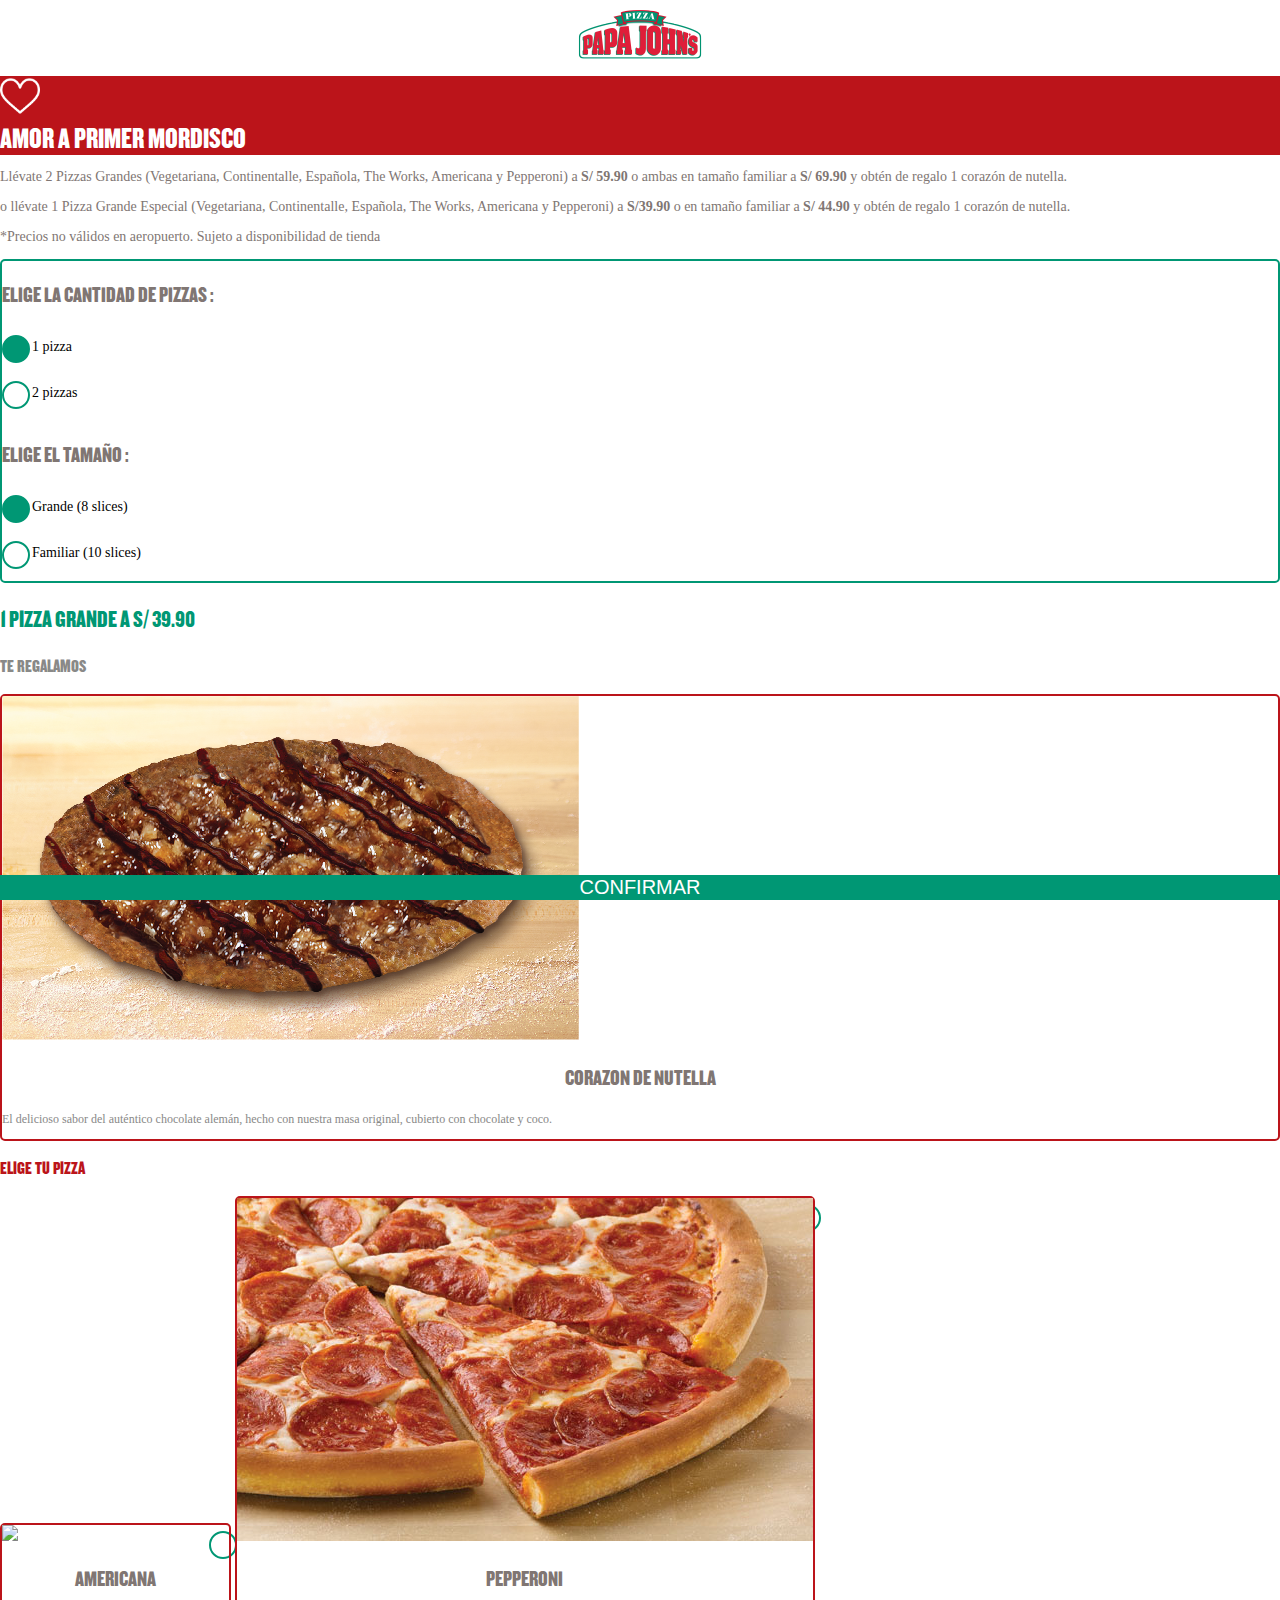
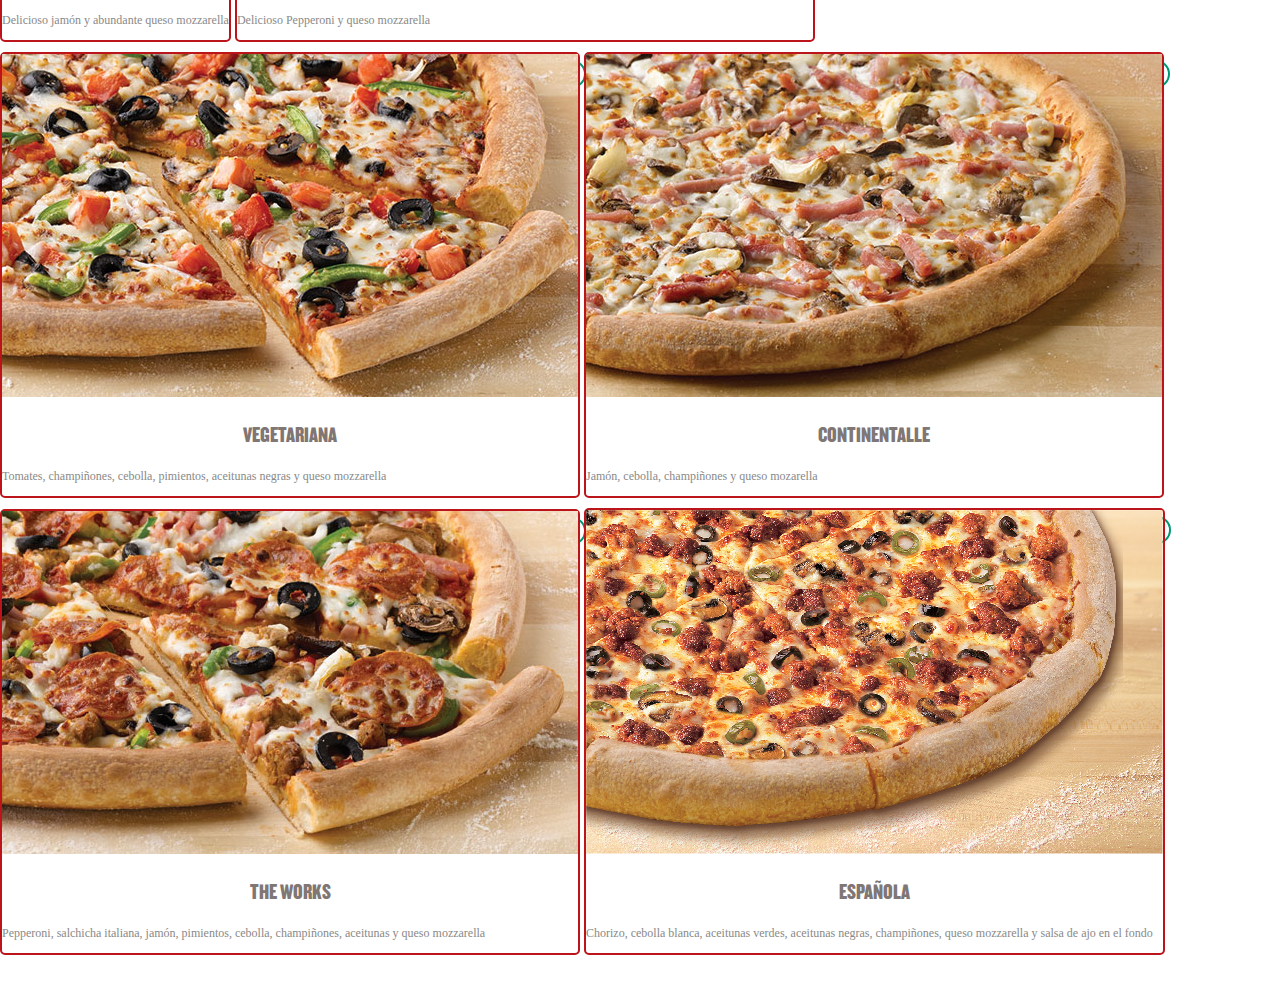
==== src/index.html @ c99a866e "cambios texto regalo" ====
<!DOCTYPE html>
<html lang="en">

<head>
  <meta charset="UTF-8">
  <meta name="viewport" content="width=device-width, initial-scale=1.0">
  <meta http-equiv="X-UA-Compatible" content="ie=edge">
  <link rel="stylesheet" href="https://stackpath.bootstrapcdn.com/bootstrap/4.1.3/css/bootstrap.min.css" integrity="sha384-MCw98/SFnGE8fJT3GXwEOngsV7Zt27NXFoaoApmYm81iuXoPkFOJwJ8ERdknLPMO"
    crossorigin="anonymous">
  <link rel="stylesheet" href="assets/icons/fontawesome/css/all.min.css">
  <link rel="stylesheet" href="css/main.css">
  <title>Amor a primer mordisco</title>
</head>

<body>
  <header>
    <div class="headerbox">
      <img class="headerbox__image" src="assets/images/logo.png" alt="logo">
    </div>
  </header>
  <section id="promo-principal-section">
    <div class="container">
      <div class="promo-principal-section__title p-2">
        <div class="row">
          <div class="col-2">
            <img class="promo-principal-section__image" src="assets/images/como.png" alt="love-icon">
          </div>
          <div class="col-10">Amor a primer mordisco</div>
        </div>
      </div>
      <div class="text-center p-3 promo-principal-section__detail">
        <p class="mb-0">Llévate 2 Pizzas Grandes (Vegetariana, Continentalle, Española, The Works, Americana y
          Pepperoni) a
          <span class="promo-principal-section__detail--bold">S/ 59.90</span> o ambas en tamaño familiar a
          <span class="promo-principal-section__detail--bold">S/ 69.90 </span> y obtén de regalo 1 corazón de nutella.</p>
        <p class="mb-0">o llévate 1 Pizza Grande Especial (Vegetariana, Continentalle, Española, The Works, Americana y
          Pepperoni) a
          <span class="promo-principal-section__detail--bold">S/39.90</span> o en tamaño familiar a
          <span class="promo-principal-section__detail--bold">S/ 44.90</span> y obtén de regalo 1 corazón de nutella.

        </p>
        <p class="mb-0">*Precios no válidos en aeropuerto. Sujeto a disponibilidad de tienda</p>
      </div>
      <div>
        <div class="box-size__border">
          <div>
            <p class="box-size__border__name  pl-3 pt-2 mb-0">Elige la cantidad de pizzas :</p>
            <div>
              <form id=radiotipo5 class="container">
                <div class="row">
                  <div class="col-6 pr-0 pl-2">
                    <input type="radio" name="count" value="1" checked="checked" id="rb1count" />
                    <label for="rb1count" class="pizza-count">1 pizza</label>
                  </div>
                  <div class="col-6 pl-0">
                    <input type="radio" name="count" value="2" id="rb2promocount" />
                    <label for="rb2promocount" class="pizza-count">2 pizzas</label>
                  </div>
                </div>
              </form>
            </div>
          </div>
          <p class="box-size__border__name pl-3 pt-2 mb-0">Elige el Tamaño :</p>
          <div>
            <form id=radiotipo6 class=" container">
              <div class="row">
                <div class="col-6 pr-0 pl-2">
                  <input type="radio" name="tipo" value="Grande" checked="checked" id="rb1size" />
                  <label for="rb1size" class="pizza-count">Grande (8 slices) </label>
                </div>
                <div class="col-6 pl-0 pr-0">
                  <input type="radio" name="tipo" value="Familiar" id="rb2size" />
                  <label for="rb2size" class="pizza-count">Familiar (10 slices)</label>
                </div>
              </div>
            </form>
          </div>
        </div>
      </div>
    </div>

    <div class=" container pizza">
      <div class="text-center mt-3">
        <p class="mb-0 title-promo-select font--title">1 pizza grande a S/ 39.90</p>
      </div>
      <div class="text-center ">
        <p class="title--grettings font--title mb-0">Te regalamos</p>
      </div>
      <div class="p-3">
        <div class="row pizza__border p-2">
          <div class="col-6 m-auto pl-2 pr-2">
            <img class="img-fluid" src="assets/images/postres/German-Chocolate-Pie.png">
          </div>
          <div class="col-6">
            <p class="mb-0 pizza__name text-center">
              Corazon de nutella</p>
            <p class="pizza__name--font text-center mb-1">El delicioso sabor del auténtico chocolate alemán, hecho con
              nuestra masa original, cubierto con chocolate y coco.</p>
          </div>
        </div>
      </div>
      <div class="text-center">
        <p class="font--title title--select-two mb-0">Elige tu pizza</p>
      </div>

      <!-- Pizzas Grandes -->
      <div class="container pt-3">

        <form id=radiotipo4 class=" text-center">
          <input type="radio" name="tipo" value="Americana" id="rbamericana" class="text-right" />
          <label class="pizza-box-radio" for="rbamericana">
            <div class="row pizza__border--desactive border-preview p-1" id="border-1-americana">
              <div class="col-6 m-auto pl-2 pt-2 pb-2 pr-0">
                <img class="img-fluid" src="assets/images/pizzas/americana.png">
              </div>
              <div class="col-6 m-auto">
                <p class="mb-0 pizza__name text-center">Americana </p>
                <p class="pizza__name--font text-center mb-0">Delicioso jamón y abundante queso mozzarella</p>

              </div>

            </div>
          </label>
          <input type="radio" name="tipo" value="Pepperoni" id="rbpepperoni" class="text-right" />
          <label class="pizza-box-radio" for="rbpepperoni">
            <div class="row pizza__border--desactive border-preview p-1 " id="border-1-pepperoni">
              <div class="col-6 m-auto pl-2 pt-2 pb-2 pr-0">
                <img class="img-fluid" src="assets/images/pizzas/pepperoni.jpg">
              </div>
              <div class="col-6 m-auto">
                <p class="mb-0 pizza__name text-center">Pepperoni</p>
                <p class="pizza__name--font text-center mb-0">Delicioso Pepperoni y queso mozzarella</p>


              </div>

            </div>
          </label>

          <input type="radio" name="tipo" value="Vegetariana" id="rbvegetariana" class="text-right" />
          <label class="pizza-box-radio" for="rbvegetariana">
            <div class="row pizza__border--desactive border-preview p-1 " id="border-1-vegetariana">
              <div class="col-6 m-auto pl-2 pt-2 pb-2 pr-0">
                <img class="img-fluid" src="assets/images/pizzas/vegetariana.jpg">
              </div>
              <div class="col-6 m-auto">
                <p class="mb-0 pizza__name text-center">Vegetariana</p>
                <p class="pizza__name--font text-center mb-0">Tomates, champiñones, cebolla, pimientos, aceitunas
                  negras y queso mozzarella</p>

              </div>
            </div>
          </label>

          <input type="radio" name="tipo" value="continentalle" id="rbcontinentale" class="text-right" />
          <label class="pizza-box-radio" for="rbcontinentale">
            <div class="row pizza__border--desactive border-preview p-1" id="border-1-continentalle">
              <div class="col-6 m-auto pl-2 pt-2 pb-2 pr-0">
                <img class="img-fluid" src="assets/images/pizzas/continentalle.jpg">
              </div>
              <div class="col-6 m-auto">
                <p class="mb-0 pizza__name text-center pizza__name--position">Continentalle</p>
                <p class="pizza__name--font text-center mb-0">Jamón, cebolla, champiñones y queso mozarella</p>

              </div>
            </div>
          </label>

          <input type="radio" name="tipo" value="The Works" id="rbtheworks" class="text-right" />
          <label class="pizza-box-radio" for="rbtheworks">
            <div class="row pizza__border--desactive border-preview p-1 mb-2" id="border-1-theworks">
              <div class="col-6 m-auto pl-2 pt-2 pb-2 pr-0">
                <img class="img-fluid" src="assets/images/pizzas/the-works.jpg">
              </div>
              <div class="col-6 m-auto">
                <p class="mb-0 pizza__name text-center">The Works</p>
                <p class="pizza__name--font text-center mb-0">Pepperoni, salchicha italiana, jamón, pimientos, cebolla,
                  champiñones,
                  aceitunas y queso mozzarella</p>


              </div>
            </div>
          </label>
          <input type="radio" name="tipo" value="Española" id="rbespañola" class="text-right" />
          <label class="pizza-box-radio" for="rbespañola">
            <div class="row pizza__border--desactive border-preview p-1 mb-2" id="border-1-española">
              <div class="col-6 m-auto pl-2 pt-2 pb-2 pr-0">
                <img class="img-fluid" src="assets/images/pizzas/española.png">
              </div>
              <div class="col-6 m-auto">
                <p class="mb-0 pizza__name text-center">Española</p>
                <p class="pizza__name--font text-center mb-0">Chorizo, cebolla blanca, aceitunas verdes, aceitunas
                  negras, champiñones, queso mozzarella y salsa de ajo en el fondo</p>


              </div>
            </div>
          </label>
        </form>
      </div>

    </div>



  </section>
  <footer class="confirm">
    <div>
      <button class="p-2 text-center confirm__btn-confirm-pizza  confirm__btn-confirm-pizza--promo2">Confirmar</button>
    </div>
  </footer>

</body>

</html>
---- src/assets/icons/fontawesome/css/all.min.css ----
/*!
 * Font Awesome Free 5.3.1 by @fontawesome - https://fontawesome.com
 * License - https://fontawesome.com/license/free (Icons: CC BY 4.0, Fonts: SIL OFL 1.1, Code: MIT License)
 */
.fa,.fab,.fal,.far,.fas{-moz-osx-font-smoothing:grayscale;-webkit-font-smoothing:antialiased;display:inline-block;font-style:normal;font-variant:normal;text-rendering:auto;line-height:1}.fa-lg{font-size:1.33333em;line-height:.75em;vertical-align:-.0667em}.fa-xs{font-size:.75em}.fa-sm{font-size:.875em}.fa-1x{font-size:1em}.fa-2x{font-size:2em}.fa-3x{font-size:3em}.fa-4x{font-size:4em}.fa-5x{font-size:5em}.fa-6x{font-size:6em}.fa-7x{font-size:7em}.fa-8x{font-size:8em}.fa-9x{font-size:9em}.fa-10x{font-size:10em}.fa-fw{text-align:center;width:1.25em}.fa-ul{list-style-type:none;margin-left:2.5em;padding-left:0}.fa-ul>li{position:relative}.fa-li{left:-2em;position:absolute;text-align:center;width:2em;line-height:inherit}.fa-border{border:.08em solid #eee;border-radius:.1em;padding:.2em .25em .15em}.fa-pull-left{float:left}.fa-pull-right{float:right}.fa.fa-pull-left,.fab.fa-pull-left,.fal.fa-pull-left,.far.fa-pull-left,.fas.fa-pull-left{margin-right:.3em}.fa.fa-pull-right,.fab.fa-pull-right,.fal.fa-pull-right,.far.fa-pull-right,.fas.fa-pull-right{margin-left:.3em}.fa-spin{animation:fa-spin 2s infinite linear}.fa-pulse{animation:fa-spin 1s infinite steps(8)}@keyframes fa-spin{0%{transform:rotate(0deg)}to{transform:rotate(1turn)}}.fa-rotate-90{-ms-filter:"progid:DXImageTransform.Microsoft.BasicImage(rotation=1)";transform:rotate(90deg)}.fa-rotate-180{-ms-filter:"progid:DXImageTransform.Microsoft.BasicImage(rotation=2)";transform:rotate(180deg)}.fa-rotate-270{-ms-filter:"progid:DXImageTransform.Microsoft.BasicImage(rotation=3)";transform:rotate(270deg)}.fa-flip-horizontal{-ms-filter:"progid:DXImageTransform.Microsoft.BasicImage(rotation=0, mirror=1)";transform:scaleX(-1)}.fa-flip-vertical{transform:scaleY(-1)}.fa-flip-horizontal.fa-flip-vertical,.fa-flip-vertical{-ms-filter:"progid:DXImageTransform.Microsoft.BasicImage(rotation=2, mirror=1)"}.fa-flip-horizontal.fa-flip-vertical{transform:scale(-1)}:root .fa-flip-horizontal,:root .fa-flip-vertical,:root .fa-rotate-90,:root .fa-rotate-180,:root .fa-rotate-270{-webkit-filter:none;filter:none}.fa-stack{display:inline-block;height:2em;line-height:2em;position:relative;vertical-align:middle;width:2em}.fa-stack-1x,.fa-stack-2x{left:0;position:absolute;text-align:center;width:100%}.fa-stack-1x{line-height:inherit}.fa-stack-2x{font-size:2em}.fa-inverse{color:#fff}.fa-500px:before{content:"\f26e"}.fa-accessible-icon:before{content:"\f368"}.fa-accusoft:before{content:"\f369"}.fa-ad:before{content:"\f641"}.fa-address-book:before{content:"\f2b9"}.fa-address-card:before{content:"\f2bb"}.fa-adjust:before{content:"\f042"}.fa-adn:before{content:"\f170"}.fa-adversal:before{content:"\f36a"}.fa-affiliatetheme:before{content:"\f36b"}.fa-air-freshener:before{content:"\f5d0"}.fa-algolia:before{content:"\f36c"}.fa-align-center:before{content:"\f037"}.fa-align-justify:before{content:"\f039"}.fa-align-left:before{content:"\f036"}.fa-align-right:before{content:"\f038"}.fa-alipay:before{content:"\f642"}.fa-allergies:before{content:"\f461"}.fa-amazon:before{content:"\f270"}.fa-amazon-pay:before{content:"\f42c"}.fa-ambulance:before{content:"\f0f9"}.fa-american-sign-language-interpreting:before{content:"\f2a3"}.fa-amilia:before{content:"\f36d"}.fa-anchor:before{content:"\f13d"}.fa-android:before{content:"\f17b"}.fa-angellist:before{content:"\f209"}.fa-angle-double-down:before{content:"\f103"}.fa-angle-double-left:before{content:"\f100"}.fa-angle-double-right:before{content:"\f101"}.fa-angle-double-up:before{content:"\f102"}.fa-angle-down:before{content:"\f107"}.fa-angle-left:before{content:"\f104"}.fa-angle-right:before{content:"\f105"}.fa-angle-up:before{content:"\f106"}.fa-angry:before{content:"\f556"}.fa-angrycreative:before{content:"\f36e"}.fa-angular:before{content:"\f420"}.fa-ankh:before{content:"\f644"}.fa-app-store:before{content:"\f36f"}.fa-app-store-ios:before{content:"\f370"}.fa-apper:before{content:"\f371"}.fa-apple:before{content:"\f179"}.fa-apple-alt:before{content:"\f5d1"}.fa-apple-pay:before{content:"\f415"}.fa-archive:before{content:"\f187"}.fa-archway:before{content:"\f557"}.fa-arrow-alt-circle-down:before{content:"\f358"}.fa-arrow-alt-circle-left:before{content:"\f359"}.fa-arrow-alt-circle-right:before{content:"\f35a"}.fa-arrow-alt-circle-up:before{content:"\f35b"}.fa-arrow-circle-down:before{content:"\f0ab"}.fa-arrow-circle-left:before{content:"\f0a8"}.fa-arrow-circle-right:before{content:"\f0a9"}.fa-arrow-circle-up:before{content:"\f0aa"}.fa-arrow-down:before{content:"\f063"}.fa-arrow-left:before{content:"\f060"}.fa-arrow-right:before{content:"\f061"}.fa-arrow-up:before{content:"\f062"}.fa-arrows-alt:before{content:"\f0b2"}.fa-arrows-alt-h:before{content:"\f337"}.fa-arrows-alt-v:before{content:"\f338"}.fa-assistive-listening-systems:before{content:"\f2a2"}.fa-asterisk:before{content:"\f069"}.fa-asymmetrik:before{content:"\f372"}.fa-at:before{content:"\f1fa"}.fa-atlas:before{content:"\f558"}.fa-atom:before{content:"\f5d2"}.fa-audible:before{content:"\f373"}.fa-audio-description:before{content:"\f29e"}.fa-autoprefixer:before{content:"\f41c"}.fa-avianex:before{content:"\f374"}.fa-aviato:before{content:"\f421"}.fa-award:before{content:"\f559"}.fa-aws:before{content:"\f375"}.fa-backspace:before{content:"\f55a"}.fa-backward:before{content:"\f04a"}.fa-balance-scale:before{content:"\f24e"}.fa-ban:before{content:"\f05e"}.fa-band-aid:before{content:"\f462"}.fa-bandcamp:before{content:"\f2d5"}.fa-barcode:before{content:"\f02a"}.fa-bars:before{content:"\f0c9"}.fa-baseball-ball:before{content:"\f433"}.fa-basketball-ball:before{content:"\f434"}.fa-bath:before{content:"\f2cd"}.fa-battery-empty:before{content:"\f244"}.fa-battery-full:before{content:"\f240"}.fa-battery-half:before{content:"\f242"}.fa-battery-quarter:before{content:"\f243"}.fa-battery-three-quarters:before{content:"\f241"}.fa-bed:before{content:"\f236"}.fa-beer:before{content:"\f0fc"}.fa-behance:before{content:"\f1b4"}.fa-behance-square:before{content:"\f1b5"}.fa-bell:before{content:"\f0f3"}.fa-bell-slash:before{content:"\f1f6"}.fa-bezier-curve:before{content:"\f55b"}.fa-bible:before{content:"\f647"}.fa-bicycle:before{content:"\f206"}.fa-bimobject:before{content:"\f378"}.fa-binoculars:before{content:"\f1e5"}.fa-birthday-cake:before{content:"\f1fd"}.fa-bitbucket:before{content:"\f171"}.fa-bitcoin:before{content:"\f379"}.fa-bity:before{content:"\f37a"}.fa-black-tie:before{content:"\f27e"}.fa-blackberry:before{content:"\f37b"}.fa-blender:before{content:"\f517"}.fa-blind:before{content:"\f29d"}.fa-blogger:before{content:"\f37c"}.fa-blogger-b:before{content:"\f37d"}.fa-bluetooth:before{content:"\f293"}.fa-bluetooth-b:before{content:"\f294"}.fa-bold:before{content:"\f032"}.fa-bolt:before{content:"\f0e7"}.fa-bomb:before{content:"\f1e2"}.fa-bone:before{content:"\f5d7"}.fa-bong:before{content:"\f55c"}.fa-book:before{content:"\f02d"}.fa-book-open:before{content:"\f518"}.fa-book-reader:before{content:"\f5da"}.fa-bookmark:before{content:"\f02e"}.fa-bowling-ball:before{content:"\f436"}.fa-box:before{content:"\f466"}.fa-box-open:before{content:"\f49e"}.fa-boxes:before{content:"\f468"}.fa-braille:before{content:"\f2a1"}.fa-brain:before{content:"\f5dc"}.fa-briefcase:before{content:"\f0b1"}.fa-briefcase-medical:before{content:"\f469"}.fa-broadcast-tower:before{content:"\f519"}.fa-broom:before{content:"\f51a"}.fa-brush:before{content:"\f55d"}.fa-btc:before{content:"\f15a"}.fa-bug:before{content:"\f188"}.fa-building:before{content:"\f1ad"}.fa-bullhorn:before{content:"\f0a1"}.fa-bullseye:before{content:"\f140"}.fa-burn:before{content:"\f46a"}.fa-buromobelexperte:before{content:"\f37f"}.fa-bus:before{content:"\f207"}.fa-bus-alt:before{content:"\f55e"}.fa-business-time:before{content:"\f64a"}.fa-buysellads:before{content:"\f20d"}.fa-calculator:before{content:"\f1ec"}.fa-calendar:before{content:"\f133"}.fa-calendar-alt:before{content:"\f073"}.fa-calendar-check:before{content:"\f274"}.fa-calendar-minus:before{content:"\f272"}.fa-calendar-plus:before{content:"\f271"}.fa-calendar-times:before{content:"\f273"}.fa-camera:before{content:"\f030"}.fa-camera-retro:before{content:"\f083"}.fa-cannabis:before{content:"\f55f"}.fa-capsules:before{content:"\f46b"}.fa-car:before{content:"\f1b9"}.fa-car-alt:before{content:"\f5de"}.fa-car-battery:before{content:"\f5df"}.fa-car-crash:before{content:"\f5e1"}.fa-car-side:before{content:"\f5e4"}.fa-caret-down:before{content:"\f0d7"}.fa-caret-left:before{content:"\f0d9"}.fa-caret-right:before{content:"\f0da"}.fa-caret-square-down:before{content:"\f150"}.fa-caret-square-left:before{content:"\f191"}.fa-caret-square-right:before{content:"\f152"}.fa-caret-square-up:before{content:"\f151"}.fa-caret-up:before{content:"\f0d8"}.fa-cart-arrow-down:before{content:"\f218"}.fa-cart-plus:before{content:"\f217"}.fa-cc-amazon-pay:before{content:"\f42d"}.fa-cc-amex:before{content:"\f1f3"}.fa-cc-apple-pay:before{content:"\f416"}.fa-cc-diners-club:before{content:"\f24c"}.fa-cc-discover:before{content:"\f1f2"}.fa-cc-jcb:before{content:"\f24b"}.fa-cc-mastercard:before{content:"\f1f1"}.fa-cc-paypal:before{content:"\f1f4"}.fa-cc-stripe:before{content:"\f1f5"}.fa-cc-visa:before{content:"\f1f0"}.fa-centercode:before{content:"\f380"}.fa-certificate:before{content:"\f0a3"}.fa-chalkboard:before{content:"\f51b"}.fa-chalkboard-teacher:before{content:"\f51c"}.fa-charging-station:before{content:"\f5e7"}.fa-chart-area:before{content:"\f1fe"}.fa-chart-bar:before{content:"\f080"}.fa-chart-line:before{content:"\f201"}.fa-chart-pie:before{content:"\f200"}.fa-check:before{content:"\f00c"}.fa-check-circle:before{content:"\f058"}.fa-check-double:before{content:"\f560"}.fa-check-square:before{content:"\f14a"}.fa-chess:before{content:"\f439"}.fa-chess-bishop:before{content:"\f43a"}.fa-chess-board:before{content:"\f43c"}.fa-chess-king:before{content:"\f43f"}.fa-chess-knight:before{content:"\f441"}.fa-chess-pawn:before{content:"\f443"}.fa-chess-queen:before{content:"\f445"}.fa-chess-rook:before{content:"\f447"}.fa-chevron-circle-down:before{content:"\f13a"}.fa-chevron-circle-left:before{content:"\f137"}.fa-chevron-circle-right:before{content:"\f138"}.fa-chevron-circle-up:before{content:"\f139"}.fa-chevron-down:before{content:"\f078"}.fa-chevron-left:before{content:"\f053"}.fa-chevron-right:before{content:"\f054"}.fa-chevron-up:before{content:"\f077"}.fa-child:before{content:"\f1ae"}.fa-chrome:before{content:"\f268"}.fa-church:before{content:"\f51d"}.fa-circle:before{content:"\f111"}.fa-circle-notch:before{content:"\f1ce"}.fa-city:before{content:"\f64f"}.fa-clipboard:before{content:"\f328"}.fa-clipboard-check:before{content:"\f46c"}.fa-clipboard-list:before{content:"\f46d"}.fa-clock:before{content:"\f017"}.fa-clone:before{content:"\f24d"}.fa-closed-captioning:before{content:"\f20a"}.fa-cloud:before{content:"\f0c2"}.fa-cloud-download-alt:before{content:"\f381"}.fa-cloud-upload-alt:before{content:"\f382"}.fa-cloudscale:before{content:"\f383"}.fa-cloudsmith:before{content:"\f384"}.fa-cloudversify:before{content:"\f385"}.fa-cocktail:before{content:"\f561"}.fa-code:before{content:"\f121"}.fa-code-branch:before{content:"\f126"}.fa-codepen:before{content:"\f1cb"}.fa-codiepie:before{content:"\f284"}.fa-coffee:before{content:"\f0f4"}.fa-cog:before{content:"\f013"}.fa-cogs:before{content:"\f085"}.fa-coins:before{content:"\f51e"}.fa-columns:before{content:"\f0db"}.fa-comment:before{content:"\f075"}.fa-comment-alt:before{content:"\f27a"}.fa-comment-dollar:before{content:"\f651"}.fa-comment-dots:before{content:"\f4ad"}.fa-comment-slash:before{content:"\f4b3"}.fa-comments:before{content:"\f086"}.fa-comments-dollar:before{content:"\f653"}.fa-compact-disc:before{content:"\f51f"}.fa-compass:before{content:"\f14e"}.fa-compress:before{content:"\f066"}.fa-concierge-bell:before{content:"\f562"}.fa-connectdevelop:before{content:"\f20e"}.fa-contao:before{content:"\f26d"}.fa-cookie:before{content:"\f563"}.fa-cookie-bite:before{content:"\f564"}.fa-copy:before{content:"\f0c5"}.fa-copyright:before{content:"\f1f9"}.fa-couch:before{content:"\f4b8"}.fa-cpanel:before{content:"\f388"}.fa-creative-commons:before{content:"\f25e"}.fa-creative-commons-by:before{content:"\f4e7"}.fa-creative-commons-nc:before{content:"\f4e8"}.fa-creative-commons-nc-eu:before{content:"\f4e9"}.fa-creative-commons-nc-jp:before{content:"\f4ea"}.fa-creative-commons-nd:before{content:"\f4eb"}.fa-creative-commons-pd:before{content:"\f4ec"}.fa-creative-commons-pd-alt:before{content:"\f4ed"}.fa-creative-commons-remix:before{content:"\f4ee"}.fa-creative-commons-sa:before{content:"\f4ef"}.fa-creative-commons-sampling:before{content:"\f4f0"}.fa-creative-commons-sampling-plus:before{content:"\f4f1"}.fa-creative-commons-share:before{content:"\f4f2"}.fa-credit-card:before{content:"\f09d"}.fa-crop:before{content:"\f125"}.fa-crop-alt:before{content:"\f565"}.fa-cross:before{content:"\f654"}.fa-crosshairs:before{content:"\f05b"}.fa-crow:before{content:"\f520"}.fa-crown:before{content:"\f521"}.fa-css3:before{content:"\f13c"}.fa-css3-alt:before{content:"\f38b"}.fa-cube:before{content:"\f1b2"}.fa-cubes:before{content:"\f1b3"}.fa-cut:before{content:"\f0c4"}.fa-cuttlefish:before{content:"\f38c"}.fa-d-and-d:before{content:"\f38d"}.fa-dashcube:before{content:"\f210"}.fa-database:before{content:"\f1c0"}.fa-deaf:before{content:"\f2a4"}.fa-delicious:before{content:"\f1a5"}.fa-deploydog:before{content:"\f38e"}.fa-deskpro:before{content:"\f38f"}.fa-desktop:before{content:"\f108"}.fa-deviantart:before{content:"\f1bd"}.fa-dharmachakra:before{content:"\f655"}.fa-diagnoses:before{content:"\f470"}.fa-dice:before{content:"\f522"}.fa-dice-five:before{content:"\f523"}.fa-dice-four:before{content:"\f524"}.fa-dice-one:before{content:"\f525"}.fa-dice-six:before{content:"\f526"}.fa-dice-three:before{content:"\f527"}.fa-dice-two:before{content:"\f528"}.fa-digg:before{content:"\f1a6"}.fa-digital-ocean:before{content:"\f391"}.fa-digital-tachograph:before{content:"\f566"}.fa-directions:before{content:"\f5eb"}.fa-discord:before{content:"\f392"}.fa-discourse:before{content:"\f393"}.fa-divide:before{content:"\f529"}.fa-dizzy:before{content:"\f567"}.fa-dna:before{content:"\f471"}.fa-dochub:before{content:"\f394"}.fa-docker:before{content:"\f395"}.fa-dollar-sign:before{content:"\f155"}.fa-dolly:before{content:"\f472"}.fa-dolly-flatbed:before{content:"\f474"}.fa-donate:before{content:"\f4b9"}.fa-door-closed:before{content:"\f52a"}.fa-door-open:before{content:"\f52b"}.fa-dot-circle:before{content:"\f192"}.fa-dove:before{content:"\f4ba"}.fa-download:before{content:"\f019"}.fa-draft2digital:before{content:"\f396"}.fa-drafting-compass:before{content:"\f568"}.fa-draw-polygon:before{content:"\f5ee"}.fa-dribbble:before{content:"\f17d"}.fa-dribbble-square:before{content:"\f397"}.fa-dropbox:before{content:"\f16b"}.fa-drum:before{content:"\f569"}.fa-drum-steelpan:before{content:"\f56a"}.fa-drupal:before{content:"\f1a9"}.fa-dumbbell:before{content:"\f44b"}.fa-dyalog:before{content:"\f399"}.fa-earlybirds:before{content:"\f39a"}.fa-ebay:before{content:"\f4f4"}.fa-edge:before{content:"\f282"}.fa-edit:before{content:"\f044"}.fa-eject:before{content:"\f052"}.fa-elementor:before{content:"\f430"}.fa-ellipsis-h:before{content:"\f141"}.fa-ellipsis-v:before{content:"\f142"}.fa-ello:before{content:"\f5f1"}.fa-ember:before{content:"\f423"}.fa-empire:before{content:"\f1d1"}.fa-envelope:before{content:"\f0e0"}.fa-envelope-open:before{content:"\f2b6"}.fa-envelope-open-text:before{content:"\f658"}.fa-envelope-square:before{content:"\f199"}.fa-envira:before{content:"\f299"}.fa-equals:before{content:"\f52c"}.fa-eraser:before{content:"\f12d"}.fa-erlang:before{content:"\f39d"}.fa-ethereum:before{content:"\f42e"}.fa-etsy:before{content:"\f2d7"}.fa-euro-sign:before{content:"\f153"}.fa-exchange-alt:before{content:"\f362"}.fa-exclamation:before{content:"\f12a"}.fa-exclamation-circle:before{content:"\f06a"}.fa-exclamation-triangle:before{content:"\f071"}.fa-expand:before{content:"\f065"}.fa-expand-arrows-alt:before{content:"\f31e"}.fa-expeditedssl:before{content:"\f23e"}.fa-external-link-alt:before{content:"\f35d"}.fa-external-link-square-alt:before{content:"\f360"}.fa-eye:before{content:"\f06e"}.fa-eye-dropper:before{content:"\f1fb"}.fa-eye-slash:before{content:"\f070"}.fa-facebook:before{content:"\f09a"}.fa-facebook-f:before{content:"\f39e"}.fa-facebook-messenger:before{content:"\f39f"}.fa-facebook-square:before{content:"\f082"}.fa-fast-backward:before{content:"\f049"}.fa-fast-forward:before{content:"\f050"}.fa-fax:before{content:"\f1ac"}.fa-feather:before{content:"\f52d"}.fa-feather-alt:before{content:"\f56b"}.fa-female:before{content:"\f182"}.fa-fighter-jet:before{content:"\f0fb"}.fa-file:before{content:"\f15b"}.fa-file-alt:before{content:"\f15c"}.fa-file-archive:before{content:"\f1c6"}.fa-file-audio:before{content:"\f1c7"}.fa-file-code:before{content:"\f1c9"}.fa-file-contract:before{content:"\f56c"}.fa-file-download:before{content:"\f56d"}.fa-file-excel:before{content:"\f1c3"}.fa-file-export:before{content:"\f56e"}.fa-file-image:before{content:"\f1c5"}.fa-file-import:before{content:"\f56f"}.fa-file-invoice:before{content:"\f570"}.fa-file-invoice-dollar:before{content:"\f571"}.fa-file-medical:before{content:"\f477"}.fa-file-medical-alt:before{content:"\f478"}.fa-file-pdf:before{content:"\f1c1"}.fa-file-powerpoint:before{content:"\f1c4"}.fa-file-prescription:before{content:"\f572"}.fa-file-signature:before{content:"\f573"}.fa-file-upload:before{content:"\f574"}.fa-file-video:before{content:"\f1c8"}.fa-file-word:before{content:"\f1c2"}.fa-fill:before{content:"\f575"}.fa-fill-drip:before{content:"\f576"}.fa-film:before{content:"\f008"}.fa-filter:before{content:"\f0b0"}.fa-fingerprint:before{content:"\f577"}.fa-fire:before{content:"\f06d"}.fa-fire-extinguisher:before{content:"\f134"}.fa-firefox:before{content:"\f269"}.fa-first-aid:before{content:"\f479"}.fa-first-order:before{content:"\f2b0"}.fa-first-order-alt:before{content:"\f50a"}.fa-firstdraft:before{content:"\f3a1"}.fa-fish:before{content:"\f578"}.fa-flag:before{content:"\f024"}.fa-flag-checkered:before{content:"\f11e"}.fa-flask:before{content:"\f0c3"}.fa-flickr:before{content:"\f16e"}.fa-flipboard:before{content:"\f44d"}.fa-flushed:before{content:"\f579"}.fa-fly:before{content:"\f417"}.fa-folder:before{content:"\f07b"}.fa-folder-minus:before{content:"\f65d"}.fa-folder-open:before{content:"\f07c"}.fa-folder-plus:before{content:"\f65e"}.fa-font:before{content:"\f031"}.fa-font-awesome:before{content:"\f2b4"}.fa-font-awesome-alt:before{content:"\f35c"}.fa-font-awesome-flag:before{content:"\f425"}.fa-font-awesome-logo-full:before{content:"\f4e6"}.fa-fonticons:before{content:"\f280"}.fa-fonticons-fi:before{content:"\f3a2"}.fa-football-ball:before{content:"\f44e"}.fa-fort-awesome:before{content:"\f286"}.fa-fort-awesome-alt:before{content:"\f3a3"}.fa-forumbee:before{content:"\f211"}.fa-forward:before{content:"\f04e"}.fa-foursquare:before{content:"\f180"}.fa-free-code-camp:before{content:"\f2c5"}.fa-freebsd:before{content:"\f3a4"}.fa-frog:before{content:"\f52e"}.fa-frown:before{content:"\f119"}.fa-frown-open:before{content:"\f57a"}.fa-fulcrum:before{content:"\f50b"}.fa-funnel-dollar:before{content:"\f662"}.fa-futbol:before{content:"\f1e3"}.fa-galactic-republic:before{content:"\f50c"}.fa-galactic-senate:before{content:"\f50d"}.fa-gamepad:before{content:"\f11b"}.fa-gas-pump:before{content:"\f52f"}.fa-gavel:before{content:"\f0e3"}.fa-gem:before{content:"\f3a5"}.fa-genderless:before{content:"\f22d"}.fa-get-pocket:before{content:"\f265"}.fa-gg:before{content:"\f260"}.fa-gg-circle:before{content:"\f261"}.fa-gift:before{content:"\f06b"}.fa-git:before{content:"\f1d3"}.fa-git-square:before{content:"\f1d2"}.fa-github:before{content:"\f09b"}.fa-github-alt:before{content:"\f113"}.fa-github-square:before{content:"\f092"}.fa-gitkraken:before{content:"\f3a6"}.fa-gitlab:before{content:"\f296"}.fa-gitter:before{content:"\f426"}.fa-glass-martini:before{content:"\f000"}.fa-glass-martini-alt:before{content:"\f57b"}.fa-glasses:before{content:"\f530"}.fa-glide:before{content:"\f2a5"}.fa-glide-g:before{content:"\f2a6"}.fa-globe:before{content:"\f0ac"}.fa-globe-africa:before{content:"\f57c"}.fa-globe-americas:before{content:"\f57d"}.fa-globe-asia:before{content:"\f57e"}.fa-gofore:before{content:"\f3a7"}.fa-golf-ball:before{content:"\f450"}.fa-goodreads:before{content:"\f3a8"}.fa-goodreads-g:before{content:"\f3a9"}.fa-google:before{content:"\f1a0"}.fa-google-drive:before{content:"\f3aa"}.fa-google-play:before{content:"\f3ab"}.fa-google-plus:before{content:"\f2b3"}.fa-google-plus-g:before{content:"\f0d5"}.fa-google-plus-square:before{content:"\f0d4"}.fa-google-wallet:before{content:"\f1ee"}.fa-gopuram:before{content:"\f664"}.fa-graduation-cap:before{content:"\f19d"}.fa-gratipay:before{content:"\f184"}.fa-grav:before{content:"\f2d6"}.fa-greater-than:before{content:"\f531"}.fa-greater-than-equal:before{content:"\f532"}.fa-grimace:before{content:"\f57f"}.fa-grin:before{content:"\f580"}.fa-grin-alt:before{content:"\f581"}.fa-grin-beam:before{content:"\f582"}.fa-grin-beam-sweat:before{content:"\f583"}.fa-grin-hearts:before{content:"\f584"}.fa-grin-squint:before{content:"\f585"}.fa-grin-squint-tears:before{content:"\f586"}.fa-grin-stars:before{content:"\f587"}.fa-grin-tears:before{content:"\f588"}.fa-grin-tongue:before{content:"\f589"}.fa-grin-tongue-squint:before{content:"\f58a"}.fa-grin-tongue-wink:before{content:"\f58b"}.fa-grin-wink:before{content:"\f58c"}.fa-grip-horizontal:before{content:"\f58d"}.fa-grip-vertical:before{content:"\f58e"}.fa-gripfire:before{content:"\f3ac"}.fa-grunt:before{content:"\f3ad"}.fa-gulp:before{content:"\f3ae"}.fa-h-square:before{content:"\f0fd"}.fa-hacker-news:before{content:"\f1d4"}.fa-hacker-news-square:before{content:"\f3af"}.fa-hackerrank:before{content:"\f5f7"}.fa-hamsa:before{content:"\f665"}.fa-hand-holding:before{content:"\f4bd"}.fa-hand-holding-heart:before{content:"\f4be"}.fa-hand-holding-usd:before{content:"\f4c0"}.fa-hand-lizard:before{content:"\f258"}.fa-hand-paper:before{content:"\f256"}.fa-hand-peace:before{content:"\f25b"}.fa-hand-point-down:before{content:"\f0a7"}.fa-hand-point-left:before{content:"\f0a5"}.fa-hand-point-right:before{content:"\f0a4"}.fa-hand-point-up:before{content:"\f0a6"}.fa-hand-pointer:before{content:"\f25a"}.fa-hand-rock:before{content:"\f255"}.fa-hand-scissors:before{content:"\f257"}.fa-hand-spock:before{content:"\f259"}.fa-hands:before{content:"\f4c2"}.fa-hands-helping:before{content:"\f4c4"}.fa-handshake:before{content:"\f2b5"}.fa-hashtag:before{content:"\f292"}.fa-haykal:before{content:"\f666"}.fa-hdd:before{content:"\f0a0"}.fa-heading:before{content:"\f1dc"}.fa-headphones:before{content:"\f025"}.fa-headphones-alt:before{content:"\f58f"}.fa-headset:before{content:"\f590"}.fa-heart:before{content:"\f004"}.fa-heartbeat:before{content:"\f21e"}.fa-helicopter:before{content:"\f533"}.fa-highlighter:before{content:"\f591"}.fa-hips:before{content:"\f452"}.fa-hire-a-helper:before{content:"\f3b0"}.fa-history:before{content:"\f1da"}.fa-hockey-puck:before{content:"\f453"}.fa-home:before{content:"\f015"}.fa-hooli:before{content:"\f427"}.fa-hornbill:before{content:"\f592"}.fa-hospital:before{content:"\f0f8"}.fa-hospital-alt:before{content:"\f47d"}.fa-hospital-symbol:before{content:"\f47e"}.fa-hot-tub:before{content:"\f593"}.fa-hotel:before{content:"\f594"}.fa-hotjar:before{content:"\f3b1"}.fa-hourglass:before{content:"\f254"}.fa-hourglass-end:before{content:"\f253"}.fa-hourglass-half:before{content:"\f252"}.fa-hourglass-start:before{content:"\f251"}.fa-houzz:before{content:"\f27c"}.fa-html5:before{content:"\f13b"}.fa-hubspot:before{content:"\f3b2"}.fa-i-cursor:before{content:"\f246"}.fa-id-badge:before{content:"\f2c1"}.fa-id-card:before{content:"\f2c2"}.fa-id-card-alt:before{content:"\f47f"}.fa-image:before{content:"\f03e"}.fa-images:before{content:"\f302"}.fa-imdb:before{content:"\f2d8"}.fa-inbox:before{content:"\f01c"}.fa-indent:before{content:"\f03c"}.fa-industry:before{content:"\f275"}.fa-infinity:before{content:"\f534"}.fa-info:before{content:"\f129"}.fa-info-circle:before{content:"\f05a"}.fa-instagram:before{content:"\f16d"}.fa-internet-explorer:before{content:"\f26b"}.fa-ioxhost:before{content:"\f208"}.fa-italic:before{content:"\f033"}.fa-itunes:before{content:"\f3b4"}.fa-itunes-note:before{content:"\f3b5"}.fa-java:before{content:"\f4e4"}.fa-jedi:before{content:"\f669"}.fa-jedi-order:before{content:"\f50e"}.fa-jenkins:before{content:"\f3b6"}.fa-joget:before{content:"\f3b7"}.fa-joint:before{content:"\f595"}.fa-joomla:before{content:"\f1aa"}.fa-journal-whills:before{content:"\f66a"}.fa-js:before{content:"\f3b8"}.fa-js-square:before{content:"\f3b9"}.fa-jsfiddle:before{content:"\f1cc"}.fa-kaaba:before{content:"\f66b"}.fa-kaggle:before{content:"\f5fa"}.fa-key:before{content:"\f084"}.fa-keybase:before{content:"\f4f5"}.fa-keyboard:before{content:"\f11c"}.fa-keycdn:before{content:"\f3ba"}.fa-khanda:before{content:"\f66d"}.fa-kickstarter:before{content:"\f3bb"}.fa-kickstarter-k:before{content:"\f3bc"}.fa-kiss:before{content:"\f596"}.fa-kiss-beam:before{content:"\f597"}.fa-kiss-wink-heart:before{content:"\f598"}.fa-kiwi-bird:before{content:"\f535"}.fa-korvue:before{content:"\f42f"}.fa-landmark:before{content:"\f66f"}.fa-language:before{content:"\f1ab"}.fa-laptop:before{content:"\f109"}.fa-laptop-code:before{content:"\f5fc"}.fa-laravel:before{content:"\f3bd"}.fa-lastfm:before{content:"\f202"}.fa-lastfm-square:before{content:"\f203"}.fa-laugh:before{content:"\f599"}.fa-laugh-beam:before{content:"\f59a"}.fa-laugh-squint:before{content:"\f59b"}.fa-laugh-wink:before{content:"\f59c"}.fa-layer-group:before{content:"\f5fd"}.fa-leaf:before{content:"\f06c"}.fa-leanpub:before{content:"\f212"}.fa-lemon:before{content:"\f094"}.fa-less:before{content:"\f41d"}.fa-less-than:before{content:"\f536"}.fa-less-than-equal:before{content:"\f537"}.fa-level-down-alt:before{content:"\f3be"}.fa-level-up-alt:before{content:"\f3bf"}.fa-life-ring:before{content:"\f1cd"}.fa-lightbulb:before{content:"\f0eb"}.fa-line:before{content:"\f3c0"}.fa-link:before{content:"\f0c1"}.fa-linkedin:before{content:"\f08c"}.fa-linkedin-in:before{content:"\f0e1"}.fa-linode:before{content:"\f2b8"}.fa-linux:before{content:"\f17c"}.fa-lira-sign:before{content:"\f195"}.fa-list:before{content:"\f03a"}.fa-list-alt:before{content:"\f022"}.fa-list-ol:before{content:"\f0cb"}.fa-list-ul:before{content:"\f0ca"}.fa-location-arrow:before{content:"\f124"}.fa-lock:before{content:"\f023"}.fa-lock-open:before{content:"\f3c1"}.fa-long-arrow-alt-down:before{content:"\f309"}.fa-long-arrow-alt-left:before{content:"\f30a"}.fa-long-arrow-alt-right:before{content:"\f30b"}.fa-long-arrow-alt-up:before{content:"\f30c"}.fa-low-vision:before{content:"\f2a8"}.fa-luggage-cart:before{content:"\f59d"}.fa-lyft:before{content:"\f3c3"}.fa-magento:before{content:"\f3c4"}.fa-magic:before{content:"\f0d0"}.fa-magnet:before{content:"\f076"}.fa-mail-bulk:before{content:"\f674"}.fa-mailchimp:before{content:"\f59e"}.fa-male:before{content:"\f183"}.fa-mandalorian:before{content:"\f50f"}.fa-map:before{content:"\f279"}.fa-map-marked:before{content:"\f59f"}.fa-map-marked-alt:before{content:"\f5a0"}.fa-map-marker:before{content:"\f041"}.fa-map-marker-alt:before{content:"\f3c5"}.fa-map-pin:before{content:"\f276"}.fa-map-signs:before{content:"\f277"}.fa-markdown:before{content:"\f60f"}.fa-marker:before{content:"\f5a1"}.fa-mars:before{content:"\f222"}.fa-mars-double:before{content:"\f227"}.fa-mars-stroke:before{content:"\f229"}.fa-mars-stroke-h:before{content:"\f22b"}.fa-mars-stroke-v:before{content:"\f22a"}.fa-mastodon:before{content:"\f4f6"}.fa-maxcdn:before{content:"\f136"}.fa-medal:before{content:"\f5a2"}.fa-medapps:before{content:"\f3c6"}.fa-medium:before{content:"\f23a"}.fa-medium-m:before{content:"\f3c7"}.fa-medkit:before{content:"\f0fa"}.fa-medrt:before{content:"\f3c8"}.fa-meetup:before{content:"\f2e0"}.fa-megaport:before{content:"\f5a3"}.fa-meh:before{content:"\f11a"}.fa-meh-blank:before{content:"\f5a4"}.fa-meh-rolling-eyes:before{content:"\f5a5"}.fa-memory:before{content:"\f538"}.fa-menorah:before{content:"\f676"}.fa-mercury:before{content:"\f223"}.fa-microchip:before{content:"\f2db"}.fa-microphone:before{content:"\f130"}.fa-microphone-alt:before{content:"\f3c9"}.fa-microphone-alt-slash:before{content:"\f539"}.fa-microphone-slash:before{content:"\f131"}.fa-microscope:before{content:"\f610"}.fa-microsoft:before{content:"\f3ca"}.fa-minus:before{content:"\f068"}.fa-minus-circle:before{content:"\f056"}.fa-minus-square:before{content:"\f146"}.fa-mix:before{content:"\f3cb"}.fa-mixcloud:before{content:"\f289"}.fa-mizuni:before{content:"\f3cc"}.fa-mobile:before{content:"\f10b"}.fa-mobile-alt:before{content:"\f3cd"}.fa-modx:before{content:"\f285"}.fa-monero:before{content:"\f3d0"}.fa-money-bill:before{content:"\f0d6"}.fa-money-bill-alt:before{content:"\f3d1"}.fa-money-bill-wave:before{content:"\f53a"}.fa-money-bill-wave-alt:before{content:"\f53b"}.fa-money-check:before{content:"\f53c"}.fa-money-check-alt:before{content:"\f53d"}.fa-monument:before{content:"\f5a6"}.fa-moon:before{content:"\f186"}.fa-mortar-pestle:before{content:"\f5a7"}.fa-mosque:before{content:"\f678"}.fa-motorcycle:before{content:"\f21c"}.fa-mouse-pointer:before{content:"\f245"}.fa-music:before{content:"\f001"}.fa-napster:before{content:"\f3d2"}.fa-neos:before{content:"\f612"}.fa-neuter:before{content:"\f22c"}.fa-newspaper:before{content:"\f1ea"}.fa-nimblr:before{content:"\f5a8"}.fa-nintendo-switch:before{content:"\f418"}.fa-node:before{content:"\f419"}.fa-node-js:before{content:"\f3d3"}.fa-not-equal:before{content:"\f53e"}.fa-notes-medical:before{content:"\f481"}.fa-npm:before{content:"\f3d4"}.fa-ns8:before{content:"\f3d5"}.fa-nutritionix:before{content:"\f3d6"}.fa-object-group:before{content:"\f247"}.fa-object-ungroup:before{content:"\f248"}.fa-odnoklassniki:before{content:"\f263"}.fa-odnoklassniki-square:before{content:"\f264"}.fa-oil-can:before{content:"\f613"}.fa-old-republic:before{content:"\f510"}.fa-om:before{content:"\f679"}.fa-opencart:before{content:"\f23d"}.fa-openid:before{content:"\f19b"}.fa-opera:before{content:"\f26a"}.fa-optin-monster:before{content:"\f23c"}.fa-osi:before{content:"\f41a"}.fa-outdent:before{content:"\f03b"}.fa-page4:before{content:"\f3d7"}.fa-pagelines:before{content:"\f18c"}.fa-paint-brush:before{content:"\f1fc"}.fa-paint-roller:before{content:"\f5aa"}.fa-palette:before{content:"\f53f"}.fa-palfed:before{content:"\f3d8"}.fa-pallet:before{content:"\f482"}.fa-paper-plane:before{content:"\f1d8"}.fa-paperclip:before{content:"\f0c6"}.fa-parachute-box:before{content:"\f4cd"}.fa-paragraph:before{content:"\f1dd"}.fa-parking:before{content:"\f540"}.fa-passport:before{content:"\f5ab"}.fa-pastafarianism:before{content:"\f67b"}.fa-paste:before{content:"\f0ea"}.fa-patreon:before{content:"\f3d9"}.fa-pause:before{content:"\f04c"}.fa-pause-circle:before{content:"\f28b"}.fa-paw:before{content:"\f1b0"}.fa-paypal:before{content:"\f1ed"}.fa-peace:before{content:"\f67c"}.fa-pen:before{content:"\f304"}.fa-pen-alt:before{content:"\f305"}.fa-pen-fancy:before{content:"\f5ac"}.fa-pen-nib:before{content:"\f5ad"}.fa-pen-square:before{content:"\f14b"}.fa-pencil-alt:before{content:"\f303"}.fa-pencil-ruler:before{content:"\f5ae"}.fa-people-carry:before{content:"\f4ce"}.fa-percent:before{content:"\f295"}.fa-percentage:before{content:"\f541"}.fa-periscope:before{content:"\f3da"}.fa-phabricator:before{content:"\f3db"}.fa-phoenix-framework:before{content:"\f3dc"}.fa-phoenix-squadron:before{content:"\f511"}.fa-phone:before{content:"\f095"}.fa-phone-slash:before{content:"\f3dd"}.fa-phone-square:before{content:"\f098"}.fa-phone-volume:before{content:"\f2a0"}.fa-php:before{content:"\f457"}.fa-pied-piper:before{content:"\f2ae"}.fa-pied-piper-alt:before{content:"\f1a8"}.fa-pied-piper-hat:before{content:"\f4e5"}.fa-pied-piper-pp:before{content:"\f1a7"}.fa-piggy-bank:before{content:"\f4d3"}.fa-pills:before{content:"\f484"}.fa-pinterest:before{content:"\f0d2"}.fa-pinterest-p:before{content:"\f231"}.fa-pinterest-square:before{content:"\f0d3"}.fa-place-of-worship:before{content:"\f67f"}.fa-plane:before{content:"\f072"}.fa-plane-arrival:before{content:"\f5af"}.fa-plane-departure:before{content:"\f5b0"}.fa-play:before{content:"\f04b"}.fa-play-circle:before{content:"\f144"}.fa-playstation:before{content:"\f3df"}.fa-plug:before{content:"\f1e6"}.fa-plus:before{content:"\f067"}.fa-plus-circle:before{content:"\f055"}.fa-plus-square:before{content:"\f0fe"}.fa-podcast:before{content:"\f2ce"}.fa-poll:before{content:"\f681"}.fa-poll-h:before{content:"\f682"}.fa-poo:before{content:"\f2fe"}.fa-poop:before{content:"\f619"}.fa-portrait:before{content:"\f3e0"}.fa-pound-sign:before{content:"\f154"}.fa-power-off:before{content:"\f011"}.fa-pray:before{content:"\f683"}.fa-praying-hands:before{content:"\f684"}.fa-prescription:before{content:"\f5b1"}.fa-prescription-bottle:before{content:"\f485"}.fa-prescription-bottle-alt:before{content:"\f486"}.fa-print:before{content:"\f02f"}.fa-procedures:before{content:"\f487"}.fa-product-hunt:before{content:"\f288"}.fa-project-diagram:before{content:"\f542"}.fa-pushed:before{content:"\f3e1"}.fa-puzzle-piece:before{content:"\f12e"}.fa-python:before{content:"\f3e2"}.fa-qq:before{content:"\f1d6"}.fa-qrcode:before{content:"\f029"}.fa-question:before{content:"\f128"}.fa-question-circle:before{content:"\f059"}.fa-quidditch:before{content:"\f458"}.fa-quinscape:before{content:"\f459"}.fa-quora:before{content:"\f2c4"}.fa-quote-left:before{content:"\f10d"}.fa-quote-right:before{content:"\f10e"}.fa-quran:before{content:"\f687"}.fa-r-project:before{content:"\f4f7"}.fa-random:before{content:"\f074"}.fa-ravelry:before{content:"\f2d9"}.fa-react:before{content:"\f41b"}.fa-readme:before{content:"\f4d5"}.fa-rebel:before{content:"\f1d0"}.fa-receipt:before{content:"\f543"}.fa-recycle:before{content:"\f1b8"}.fa-red-river:before{content:"\f3e3"}.fa-reddit:before{content:"\f1a1"}.fa-reddit-alien:before{content:"\f281"}.fa-reddit-square:before{content:"\f1a2"}.fa-redo:before{content:"\f01e"}.fa-redo-alt:before{content:"\f2f9"}.fa-registered:before{content:"\f25d"}.fa-rendact:before{content:"\f3e4"}.fa-renren:before{content:"\f18b"}.fa-reply:before{content:"\f3e5"}.fa-reply-all:before{content:"\f122"}.fa-replyd:before{content:"\f3e6"}.fa-researchgate:before{content:"\f4f8"}.fa-resolving:before{content:"\f3e7"}.fa-retweet:before{content:"\f079"}.fa-rev:before{content:"\f5b2"}.fa-ribbon:before{content:"\f4d6"}.fa-road:before{content:"\f018"}.fa-robot:before{content:"\f544"}.fa-rocket:before{content:"\f135"}.fa-rocketchat:before{content:"\f3e8"}.fa-rockrms:before{content:"\f3e9"}.fa-route:before{content:"\f4d7"}.fa-rss:before{content:"\f09e"}.fa-rss-square:before{content:"\f143"}.fa-ruble-sign:before{content:"\f158"}.fa-ruler:before{content:"\f545"}.fa-ruler-combined:before{content:"\f546"}.fa-ruler-horizontal:before{content:"\f547"}.fa-ruler-vertical:before{content:"\f548"}.fa-rupee-sign:before{content:"\f156"}.fa-sad-cry:before{content:"\f5b3"}.fa-sad-tear:before{content:"\f5b4"}.fa-safari:before{content:"\f267"}.fa-sass:before{content:"\f41e"}.fa-save:before{content:"\f0c7"}.fa-schlix:before{content:"\f3ea"}.fa-school:before{content:"\f549"}.fa-screwdriver:before{content:"\f54a"}.fa-scribd:before{content:"\f28a"}.fa-search:before{content:"\f002"}.fa-search-dollar:before{content:"\f688"}.fa-search-location:before{content:"\f689"}.fa-search-minus:before{content:"\f010"}.fa-search-plus:before{content:"\f00e"}.fa-searchengin:before{content:"\f3eb"}.fa-seedling:before{content:"\f4d8"}.fa-sellcast:before{content:"\f2da"}.fa-sellsy:before{content:"\f213"}.fa-server:before{content:"\f233"}.fa-servicestack:before{content:"\f3ec"}.fa-shapes:before{content:"\f61f"}.fa-share:before{content:"\f064"}.fa-share-alt:before{content:"\f1e0"}.fa-share-alt-square:before{content:"\f1e1"}.fa-share-square:before{content:"\f14d"}.fa-shekel-sign:before{content:"\f20b"}.fa-shield-alt:before{content:"\f3ed"}.fa-ship:before{content:"\f21a"}.fa-shipping-fast:before{content:"\f48b"}.fa-shirtsinbulk:before{content:"\f214"}.fa-shoe-prints:before{content:"\f54b"}.fa-shopping-bag:before{content:"\f290"}.fa-shopping-basket:before{content:"\f291"}.fa-shopping-cart:before{content:"\f07a"}.fa-shopware:before{content:"\f5b5"}.fa-shower:before{content:"\f2cc"}.fa-shuttle-van:before{content:"\f5b6"}.fa-sign:before{content:"\f4d9"}.fa-sign-in-alt:before{content:"\f2f6"}.fa-sign-language:before{content:"\f2a7"}.fa-sign-out-alt:before{content:"\f2f5"}.fa-signal:before{content:"\f012"}.fa-signature:before{content:"\f5b7"}.fa-simplybuilt:before{content:"\f215"}.fa-sistrix:before{content:"\f3ee"}.fa-sitemap:before{content:"\f0e8"}.fa-sith:before{content:"\f512"}.fa-skull:before{content:"\f54c"}.fa-skyatlas:before{content:"\f216"}.fa-skype:before{content:"\f17e"}.fa-slack:before{content:"\f198"}.fa-slack-hash:before{content:"\f3ef"}.fa-sliders-h:before{content:"\f1de"}.fa-slideshare:before{content:"\f1e7"}.fa-smile:before{content:"\f118"}.fa-smile-beam:before{content:"\f5b8"}.fa-smile-wink:before{content:"\f4da"}.fa-smoking:before{content:"\f48d"}.fa-smoking-ban:before{content:"\f54d"}.fa-snapchat:before{content:"\f2ab"}.fa-snapchat-ghost:before{content:"\f2ac"}.fa-snapchat-square:before{content:"\f2ad"}.fa-snowflake:before{content:"\f2dc"}.fa-socks:before{content:"\f696"}.fa-solar-panel:before{content:"\f5ba"}.fa-sort:before{content:"\f0dc"}.fa-sort-alpha-down:before{content:"\f15d"}.fa-sort-alpha-up:before{content:"\f15e"}.fa-sort-amount-down:before{content:"\f160"}.fa-sort-amount-up:before{content:"\f161"}.fa-sort-down:before{content:"\f0dd"}.fa-sort-numeric-down:before{content:"\f162"}.fa-sort-numeric-up:before{content:"\f163"}.fa-sort-up:before{content:"\f0de"}.fa-soundcloud:before{content:"\f1be"}.fa-spa:before{content:"\f5bb"}.fa-space-shuttle:before{content:"\f197"}.fa-speakap:before{content:"\f3f3"}.fa-spinner:before{content:"\f110"}.fa-splotch:before{content:"\f5bc"}.fa-spotify:before{content:"\f1bc"}.fa-spray-can:before{content:"\f5bd"}.fa-square:before{content:"\f0c8"}.fa-square-full:before{content:"\f45c"}.fa-square-root-alt:before{content:"\f698"}.fa-squarespace:before{content:"\f5be"}.fa-stack-exchange:before{content:"\f18d"}.fa-stack-overflow:before{content:"\f16c"}.fa-stamp:before{content:"\f5bf"}.fa-star:before{content:"\f005"}.fa-star-and-crescent:before{content:"\f699"}.fa-star-half:before{content:"\f089"}.fa-star-half-alt:before{content:"\f5c0"}.fa-star-of-david:before{content:"\f69a"}.fa-star-of-life:before{content:"\f621"}.fa-staylinked:before{content:"\f3f5"}.fa-steam:before{content:"\f1b6"}.fa-steam-square:before{content:"\f1b7"}.fa-steam-symbol:before{content:"\f3f6"}.fa-step-backward:before{content:"\f048"}.fa-step-forward:before{content:"\f051"}.fa-stethoscope:before{content:"\f0f1"}.fa-sticker-mule:before{content:"\f3f7"}.fa-sticky-note:before{content:"\f249"}.fa-stop:before{content:"\f04d"}.fa-stop-circle:before{content:"\f28d"}.fa-stopwatch:before{content:"\f2f2"}.fa-store:before{content:"\f54e"}.fa-store-alt:before{content:"\f54f"}.fa-strava:before{content:"\f428"}.fa-stream:before{content:"\f550"}.fa-street-view:before{content:"\f21d"}.fa-strikethrough:before{content:"\f0cc"}.fa-stripe:before{content:"\f429"}.fa-stripe-s:before{content:"\f42a"}.fa-stroopwafel:before{content:"\f551"}.fa-studiovinari:before{content:"\f3f8"}.fa-stumbleupon:before{content:"\f1a4"}.fa-stumbleupon-circle:before{content:"\f1a3"}.fa-subscript:before{content:"\f12c"}.fa-subway:before{content:"\f239"}.fa-suitcase:before{content:"\f0f2"}.fa-suitcase-rolling:before{content:"\f5c1"}.fa-sun:before{content:"\f185"}.fa-superpowers:before{content:"\f2dd"}.fa-superscript:before{content:"\f12b"}.fa-supple:before{content:"\f3f9"}.fa-surprise:before{content:"\f5c2"}.fa-swatchbook:before{content:"\f5c3"}.fa-swimmer:before{content:"\f5c4"}.fa-swimming-pool:before{content:"\f5c5"}.fa-synagogue:before{content:"\f69b"}.fa-sync:before{content:"\f021"}.fa-sync-alt:before{content:"\f2f1"}.fa-syringe:before{content:"\f48e"}.fa-table:before{content:"\f0ce"}.fa-table-tennis:before{content:"\f45d"}.fa-tablet:before{content:"\f10a"}.fa-tablet-alt:before{content:"\f3fa"}.fa-tablets:before{content:"\f490"}.fa-tachometer-alt:before{content:"\f3fd"}.fa-tag:before{content:"\f02b"}.fa-tags:before{content:"\f02c"}.fa-tape:before{content:"\f4db"}.fa-tasks:before{content:"\f0ae"}.fa-taxi:before{content:"\f1ba"}.fa-teamspeak:before{content:"\f4f9"}.fa-teeth:before{content:"\f62e"}.fa-teeth-open:before{content:"\f62f"}.fa-telegram:before{content:"\f2c6"}.fa-telegram-plane:before{content:"\f3fe"}.fa-tencent-weibo:before{content:"\f1d5"}.fa-terminal:before{content:"\f120"}.fa-text-height:before{content:"\f034"}.fa-text-width:before{content:"\f035"}.fa-th:before{content:"\f00a"}.fa-th-large:before{content:"\f009"}.fa-th-list:before{content:"\f00b"}.fa-the-red-yeti:before{content:"\f69d"}.fa-theater-masks:before{content:"\f630"}.fa-themeco:before{content:"\f5c6"}.fa-themeisle:before{content:"\f2b2"}.fa-thermometer:before{content:"\f491"}.fa-thermometer-empty:before{content:"\f2cb"}.fa-thermometer-full:before{content:"\f2c7"}.fa-thermometer-half:before{content:"\f2c9"}.fa-thermometer-quarter:before{content:"\f2ca"}.fa-thermometer-three-quarters:before{content:"\f2c8"}.fa-thumbs-down:before{content:"\f165"}.fa-thumbs-up:before{content:"\f164"}.fa-thumbtack:before{content:"\f08d"}.fa-ticket-alt:before{content:"\f3ff"}.fa-times:before{content:"\f00d"}.fa-times-circle:before{content:"\f057"}.fa-tint:before{content:"\f043"}.fa-tint-slash:before{content:"\f5c7"}.fa-tired:before{content:"\f5c8"}.fa-toggle-off:before{content:"\f204"}.fa-toggle-on:before{content:"\f205"}.fa-toolbox:before{content:"\f552"}.fa-tooth:before{content:"\f5c9"}.fa-torah:before{content:"\f6a0"}.fa-torii-gate:before{content:"\f6a1"}.fa-trade-federation:before{content:"\f513"}.fa-trademark:before{content:"\f25c"}.fa-traffic-light:before{content:"\f637"}.fa-train:before{content:"\f238"}.fa-transgender:before{content:"\f224"}.fa-transgender-alt:before{content:"\f225"}.fa-trash:before{content:"\f1f8"}.fa-trash-alt:before{content:"\f2ed"}.fa-tree:before{content:"\f1bb"}.fa-trello:before{content:"\f181"}.fa-tripadvisor:before{content:"\f262"}.fa-trophy:before{content:"\f091"}.fa-truck:before{content:"\f0d1"}.fa-truck-loading:before{content:"\f4de"}.fa-truck-monster:before{content:"\f63b"}.fa-truck-moving:before{content:"\f4df"}.fa-truck-pickup:before{content:"\f63c"}.fa-tshirt:before{content:"\f553"}.fa-tty:before{content:"\f1e4"}.fa-tumblr:before{content:"\f173"}.fa-tumblr-square:before{content:"\f174"}.fa-tv:before{content:"\f26c"}.fa-twitch:before{content:"\f1e8"}.fa-twitter:before{content:"\f099"}.fa-twitter-square:before{content:"\f081"}.fa-typo3:before{content:"\f42b"}.fa-uber:before{content:"\f402"}.fa-uikit:before{content:"\f403"}.fa-umbrella:before{content:"\f0e9"}.fa-umbrella-beach:before{content:"\f5ca"}.fa-underline:before{content:"\f0cd"}.fa-undo:before{content:"\f0e2"}.fa-undo-alt:before{content:"\f2ea"}.fa-uniregistry:before{content:"\f404"}.fa-universal-access:before{content:"\f29a"}.fa-university:before{content:"\f19c"}.fa-unlink:before{content:"\f127"}.fa-unlock:before{content:"\f09c"}.fa-unlock-alt:before{content:"\f13e"}.fa-untappd:before{content:"\f405"}.fa-upload:before{content:"\f093"}.fa-usb:before{content:"\f287"}.fa-user:before{content:"\f007"}.fa-user-alt:before{content:"\f406"}.fa-user-alt-slash:before{content:"\f4fa"}.fa-user-astronaut:before{content:"\f4fb"}.fa-user-check:before{content:"\f4fc"}.fa-user-circle:before{content:"\f2bd"}.fa-user-clock:before{content:"\f4fd"}.fa-user-cog:before{content:"\f4fe"}.fa-user-edit:before{content:"\f4ff"}.fa-user-friends:before{content:"\f500"}.fa-user-graduate:before{content:"\f501"}.fa-user-lock:before{content:"\f502"}.fa-user-md:before{content:"\f0f0"}.fa-user-minus:before{content:"\f503"}.fa-user-ninja:before{content:"\f504"}.fa-user-plus:before{content:"\f234"}.fa-user-secret:before{content:"\f21b"}.fa-user-shield:before{content:"\f505"}.fa-user-slash:before{content:"\f506"}.fa-user-tag:before{content:"\f507"}.fa-user-tie:before{content:"\f508"}.fa-user-times:before{content:"\f235"}.fa-users:before{content:"\f0c0"}.fa-users-cog:before{content:"\f509"}.fa-ussunnah:before{content:"\f407"}.fa-utensil-spoon:before{content:"\f2e5"}.fa-utensils:before{content:"\f2e7"}.fa-vaadin:before{content:"\f408"}.fa-vector-square:before{content:"\f5cb"}.fa-venus:before{content:"\f221"}.fa-venus-double:before{content:"\f226"}.fa-venus-mars:before{content:"\f228"}.fa-viacoin:before{content:"\f237"}.fa-viadeo:before{content:"\f2a9"}.fa-viadeo-square:before{content:"\f2aa"}.fa-vial:before{content:"\f492"}.fa-vials:before{content:"\f493"}.fa-viber:before{content:"\f409"}.fa-video:before{content:"\f03d"}.fa-video-slash:before{content:"\f4e2"}.fa-vihara:before{content:"\f6a7"}.fa-vimeo:before{content:"\f40a"}.fa-vimeo-square:before{content:"\f194"}.fa-vimeo-v:before{content:"\f27d"}.fa-vine:before{content:"\f1ca"}.fa-vk:before{content:"\f189"}.fa-vnv:before{content:"\f40b"}.fa-volleyball-ball:before{content:"\f45f"}.fa-volume-down:before{content:"\f027"}.fa-volume-off:before{content:"\f026"}.fa-volume-up:before{content:"\f028"}.fa-vuejs:before{content:"\f41f"}.fa-walking:before{content:"\f554"}.fa-wallet:before{content:"\f555"}.fa-warehouse:before{content:"\f494"}.fa-weebly:before{content:"\f5cc"}.fa-weibo:before{content:"\f18a"}.fa-weight:before{content:"\f496"}.fa-weight-hanging:before{content:"\f5cd"}.fa-weixin:before{content:"\f1d7"}.fa-whatsapp:before{content:"\f232"}.fa-whatsapp-square:before{content:"\f40c"}.fa-wheelchair:before{content:"\f193"}.fa-whmcs:before{content:"\f40d"}.fa-wifi:before{content:"\f1eb"}.fa-wikipedia-w:before{content:"\f266"}.fa-window-close:before{content:"\f410"}.fa-window-maximize:before{content:"\f2d0"}.fa-window-minimize:before{content:"\f2d1"}.fa-window-restore:before{content:"\f2d2"}.fa-windows:before{content:"\f17a"}.fa-wine-glass:before{content:"\f4e3"}.fa-wine-glass-alt:before{content:"\f5ce"}.fa-wix:before{content:"\f5cf"}.fa-wolf-pack-battalion:before{content:"\f514"}.fa-won-sign:before{content:"\f159"}.fa-wordpress:before{content:"\f19a"}.fa-wordpress-simple:before{content:"\f411"}.fa-wpbeginner:before{content:"\f297"}.fa-wpexplorer:before{content:"\f2de"}.fa-wpforms:before{content:"\f298"}.fa-wrench:before{content:"\f0ad"}.fa-x-ray:before{content:"\f497"}.fa-xbox:before{content:"\f412"}.fa-xing:before{content:"\f168"}.fa-xing-square:before{content:"\f169"}.fa-y-combinator:before{content:"\f23b"}.fa-yahoo:before{content:"\f19e"}.fa-yandex:before{content:"\f413"}.fa-yandex-international:before{content:"\f414"}.fa-yelp:before{content:"\f1e9"}.fa-yen-sign:before{content:"\f157"}.fa-yin-yang:before{content:"\f6ad"}.fa-yoast:before{content:"\f2b1"}.fa-youtube:before{content:"\f167"}.fa-youtube-square:before{content:"\f431"}.fa-zhihu:before{content:"\f63f"}.sr-only{border:0;clip:rect(0,0,0,0);height:1px;margin:-1px;overflow:hidden;padding:0;position:absolute;width:1px}.sr-only-focusable:active,.sr-only-focusable:focus{clip:auto;height:auto;margin:0;overflow:visible;position:static;width:auto}@font-face{font-family:"Font Awesome 5 Brands";font-style:normal;font-weight:normal;src:url(../webfonts/fa-brands-400.eot);src:url(../webfonts/fa-brands-400.eot?#iefix) format("embedded-opentype"),url(../webfonts/fa-brands-400.woff2) format("woff2"),url(../webfonts/fa-brands-400.woff) format("woff"),url(../webfonts/fa-brands-400.ttf) format("truetype"),url(../webfonts/fa-brands-400.svg#fontawesome) format("svg")}.fab{font-family:"Font Awesome 5 Brands"}@font-face{font-family:"Font Awesome 5 Free";font-style:normal;font-weight:400;src:url(../webfonts/fa-regular-400.eot);src:url(../webfonts/fa-regular-400.eot?#iefix) format("embedded-opentype"),url(../webfonts/fa-regular-400.woff2) format("woff2"),url(../webfonts/fa-regular-400.woff) format("woff"),url(../webfonts/fa-regular-400.ttf) format("truetype"),url(../webfonts/fa-regular-400.svg#fontawesome) format("svg")}.far{font-weight:400}@font-face{font-family:"Font Awesome 5 Free";font-style:normal;font-weight:900;src:url(../webfonts/fa-solid-900.eot);src:url(../webfonts/fa-solid-900.eot?#iefix) format("embedded-opentype"),url(../webfonts/fa-solid-900.woff2) format("woff2"),url(../webfonts/fa-solid-900.woff) format("woff"),url(../webfonts/fa-solid-900.ttf) format("truetype"),url(../webfonts/fa-solid-900.svg#fontawesome) format("svg")}.fa,.far,.fas{font-family:"Font Awesome 5 Free"}.fa,.fas{font-weight:900}
---- src/css/main.css ----
@font-face {
  font-family: "papafont";
  src: url("../assets/fonts/Knockout-HTF69-FullLiteweight.otf") format("truetype");
}


html {
  min-height: 100%;
  position: relative;
}

body {
  margin: 0;
  margin-bottom: 40px;
  
}

footer {
  position: fixed;
  bottom: 0;
  width: 100%;
}

.bigpizza .bigpizza__button {
  text-align: center;
  background-color: #A39D9B;
  color: white;
  border: none;
  height: 40px;
  width: 35px;
  font-size: 18px;
  outline: none;
  border-radius: 8px;
}

.box-size__border {
  border: 2px solid #009774;
  border-radius: 5px;
}

.box-size__border .box-size__border__name {
  font-size: 22px;
  font-weight: 500;
  color: #807673;
  font-family: "papafont", sans-serif;
  text-transform: uppercase;
}

#promo-principal-section .promo-principal-section__detail {
  font-size: 14px;
  color: #807673;
}

#promo-principal-section .promo-principal-section__detail .promo-principal-section__detail--bold {
  font-weight: bold;
}

#promo-principal-section .promo-principal-section__title {
  background-color: #BB141A;
  color: white;
  font-size: 29px;
  font-family: papafont;
  text-transform: uppercase;
}

@media (max-width: 340px) {
  #promo-principal-section .promo-principal-section__title {
    font-size: 26px;
  }
}

#promo-principal-section .promo-principal-section__title .promo-principal-section__image {
  height: 40px;
  width: 40px;
}

.pizza {
  color: #898988;
}

.pizza .pizza__name {
  font-size: 22px;
  font-weight: 500;
  color: #807673;
  font-family: "papafont";
  text-transform: uppercase;
  text-align: center;
}

@media (max-width: 375px) {
  .pizza .pizza__name {
    font-size: 21px;
  }
}

@media (max-width: 340px) {
  .pizza .pizza__name--position {
    font-size: 18px;
    text-align: left !important;
    padding-left: 0.5rem;
  }
}

.pizza__border {
  border: 2px solid #BB141A;
  border-radius: 5px;
}

.pizza__border--desactive {
  border: 2px solid #BB141A;
  border-radius: 5px;
}

.pizza .pizza__name--font {
  font-size: 12px;
}

input[type=radio] {
  position: absolute;
  opacity: 0;
  z-index: -1;
}

.pizza-count {
  position: relative;
  display: inline-block;
  margin-bottom: 10px;
  padding-left: 30px;
  padding-right: 10px;
  line-height: 36px;
  cursor: pointer;
  font-size: 14px;
}

.pizza-count::before {
  content: " ";
  position: absolute;
  top: 6px;
  left: 0;
  display: block;
  width: 24px;
  height: 24px;
  border: 2px solid #009774;
  border-radius: 18px;
  z-index: -1;
}

@media (max-width: 340px) {
  .pizza-count {
    padding-right: 5px;
    padding-left: 26px;
  }
}

input[type=radio]:checked+label::before {
  background-color: #009774;
}

.pizza-box-radio {
  position: relative;
  display: inline-block;
  margin-bottom: 10px;
  cursor: pointer;
  font-size: 14px;
}

.pizza-box-radio::before {
  content: " ";
  position: absolute;
  top: 8px;
  right: -6px;
  display: block;
  width: 24px;
  height: 24px;
  border: 2px solid #009774;
  border-radius: 18px;
  z-index: -1;
}

.pizza--hide {
  display: none;
}

.confirm {
  text-align: center;
}

.confirm .confirm__btn-confirm-pizza {
  background-color: #009774;
  width: 100%;
  color: white;
  text-transform: uppercase;
  font-size: 20px;
  border: none;
  outline: none;
}

.confirm .confirm__btn-confirm-pizza:focus {
  outline: none;
}

.headerbox {
  text-align: center;
}

.headerbox .headerbox__image {
  width: 128px;
}

.pizza-two {
  color: #898988;
  height: 100%;
  display: grid;
  grid-template-columns: 1fr;
  grid-template-rows: 40px auto 30px 80px 1fr;
}

.pizza__name {
  font-size: 22px;
  font-weight: 500;
  color: #807673;
  font-family: "papafont", sans-serif;
  text-transform: uppercase;
}

.pizza__name--space {
  letter-spacing: 0.8px;
}

.pizza__button {
  text-align: center;
  padding: 0 10px;
  background-color: #A39D9B;
  color: white;
  border: none;
  height: 40px;
  width: 35px;
  font-size: 18px;
  border-radius: 8px;
  outline: none;
}

.pizza__button:focus {
  outline: none;
}

.pizza--font {
  font-size: 12px;
}

.pizza__number-span {
  color: #009774;
  font-size: 24px;
}

.container-button {
  display: grid;
  grid-template-columns: repeat(3, 1fr);
  grid-template-rows: 1fr;
  text-align: center;
}

.container-pizza {
  text-align: center;
  gap: 30px 20px;
  display: grid;
  grid-template-columns: repeat(2, 1fr);
  grid-template-rows: 1fr;
  margin-bottom: 15px;
  padding-left: 15px;
  padding-right: 15px;
}

.item {
  padding: 8px;
}

.pizza-item {
  color: #898988;
  display: grid;
  grid-template-columns: 1fr;
  grid-template-rows: 55px auto 1fr 40px;
  align-items: center;
}

.botones {
  display: grid;
  grid-template-columns: repeat(3, 1fr);
  grid-template-rows: 1fr;
}

.font--title {
  font-family: "papafont", sans-serif;
  text-transform: uppercase;
}

.title-promo-select {
  color: #009774;
  font-size: 24px;

}

.title--grettings {
  font-size: 18px;
}

.title--select-two {
  font-size: 18px;
  color: #BB141A;
}


/*# sourceMappingURL=main.css.map */
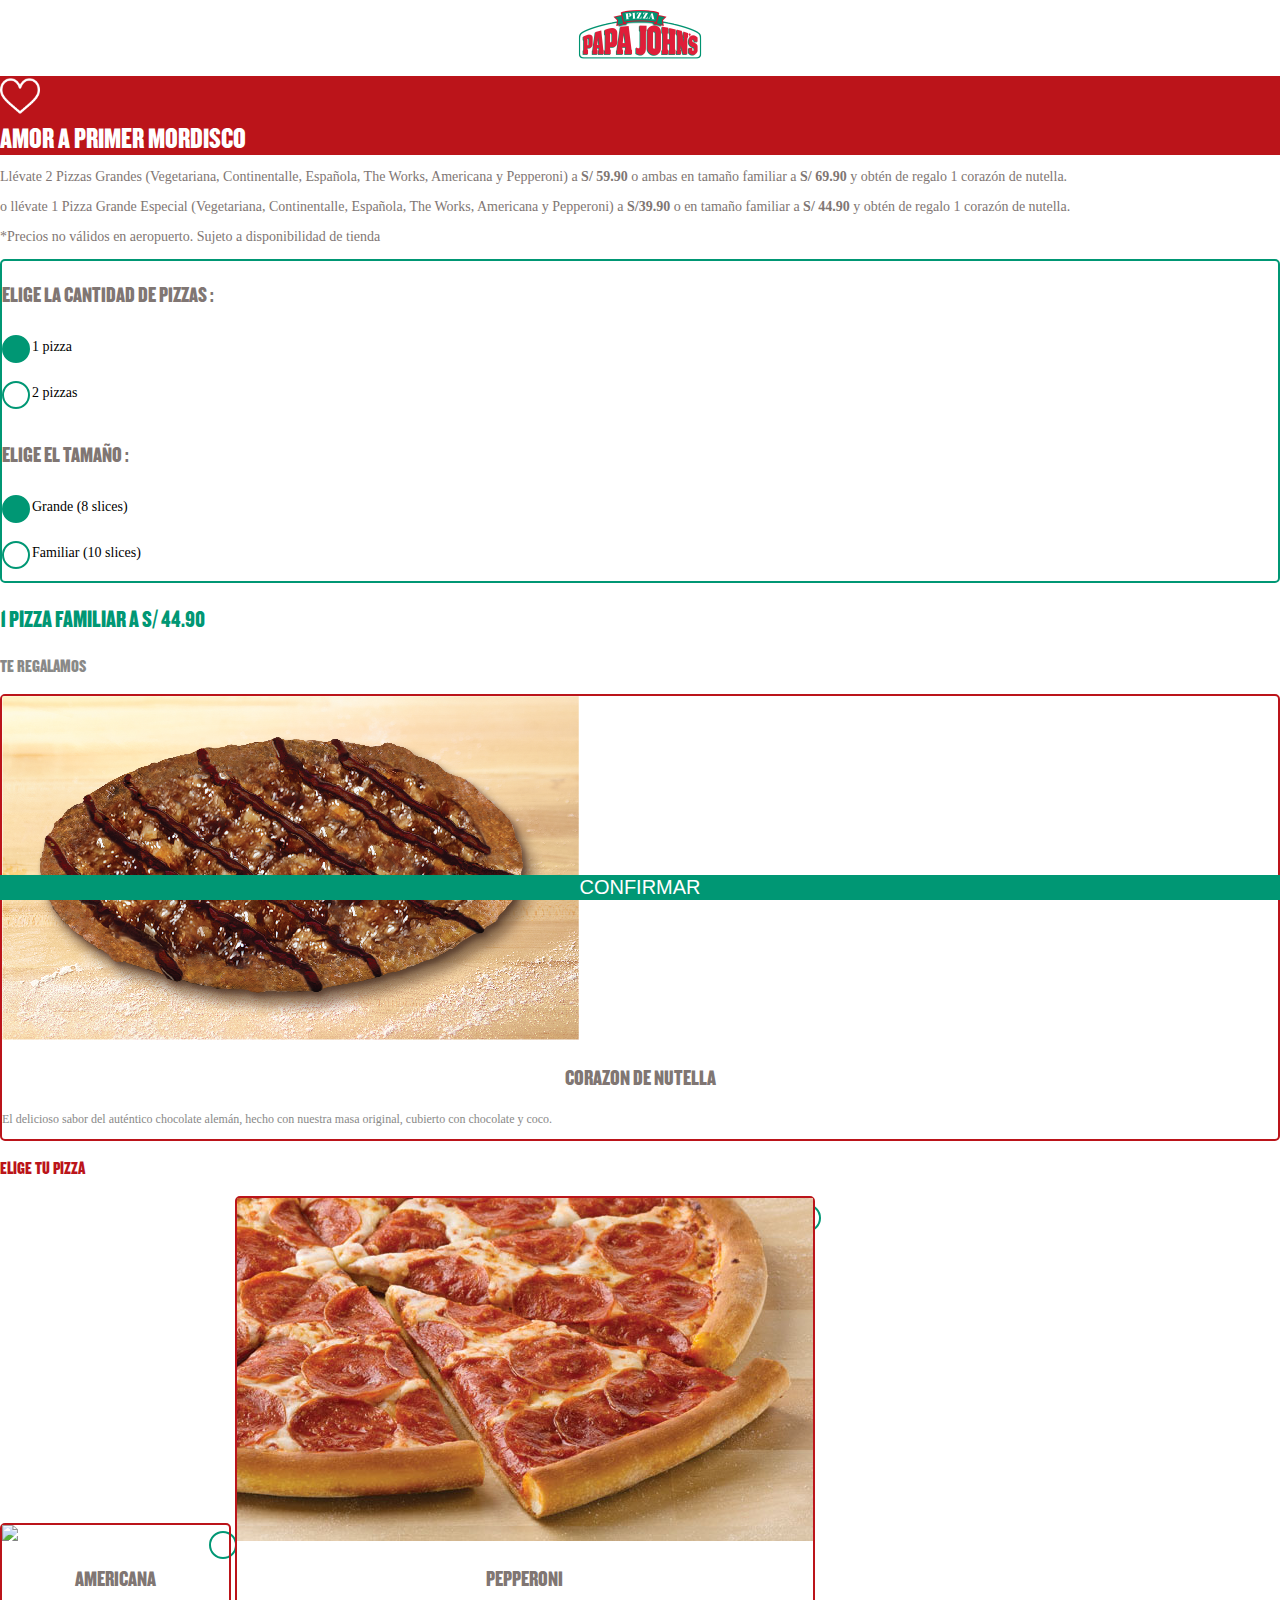
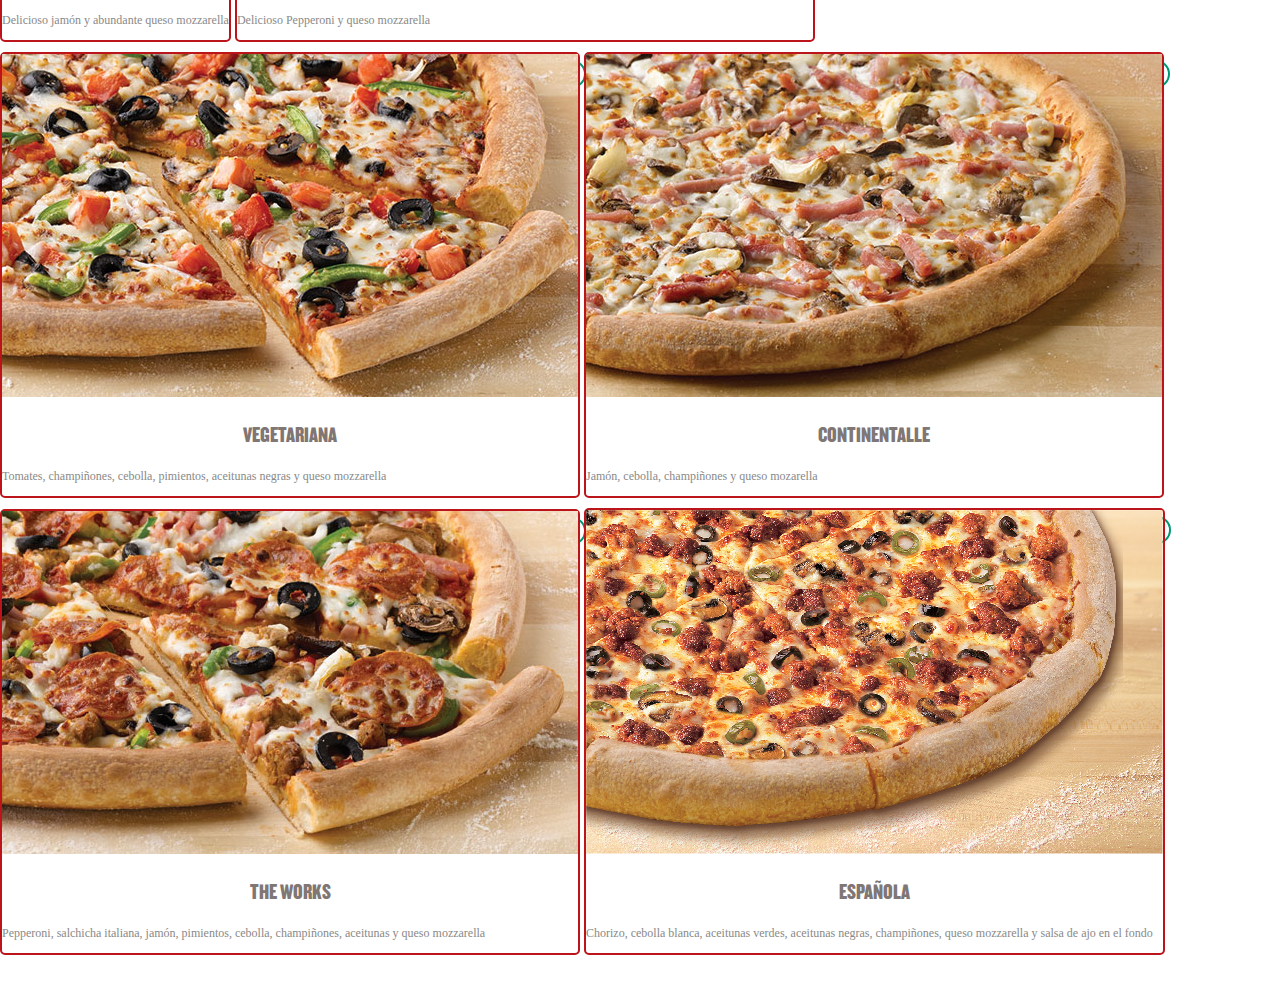
==== commit fc7f1d46: "cambios texto regalo" ====
--- a/src/index.html
+++ b/src/index.html
@@ -81,7 +81,7 @@
 
     <div class=" container pizza">
       <div class="text-center mt-3">
-        <p class="mb-0 title-promo-select font--title">1 pizza grande a S/ 39.90</p>
+        <p class="mb-0 title-promo-select font--title">1 pizza familiar a S/ 44.90</p>
       </div>
       <div class="text-center ">
         <p class="title--grettings font--title mb-0">Te regalamos</p>
--- a/src/css/main.css
+++ b/src/css/main.css
@@ -12,13 +12,13 @@
 body {
   margin: 0;
   margin-bottom: 40px;
-  
 }
 
 footer {
   position: fixed;
   bottom: 0;
   width: 100%;
+
 }
 
 .bigpizza .bigpizza__button {
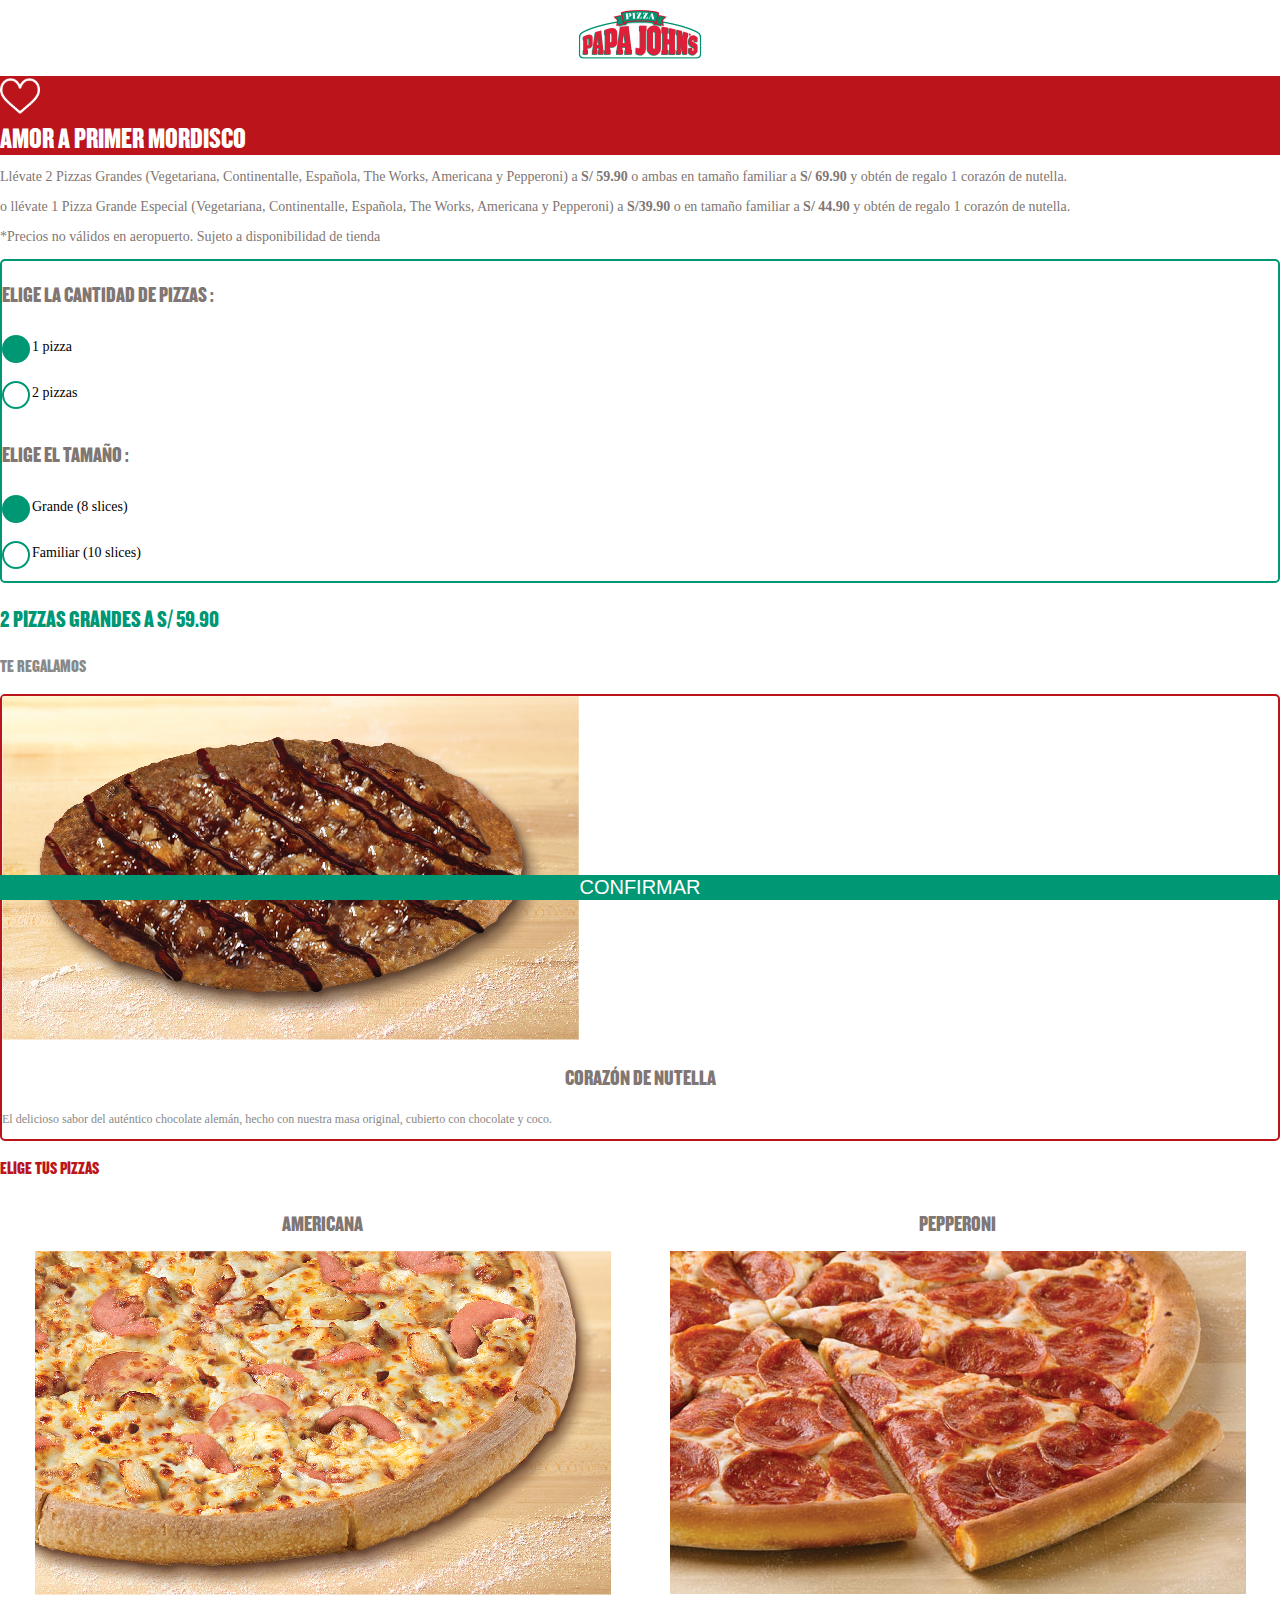
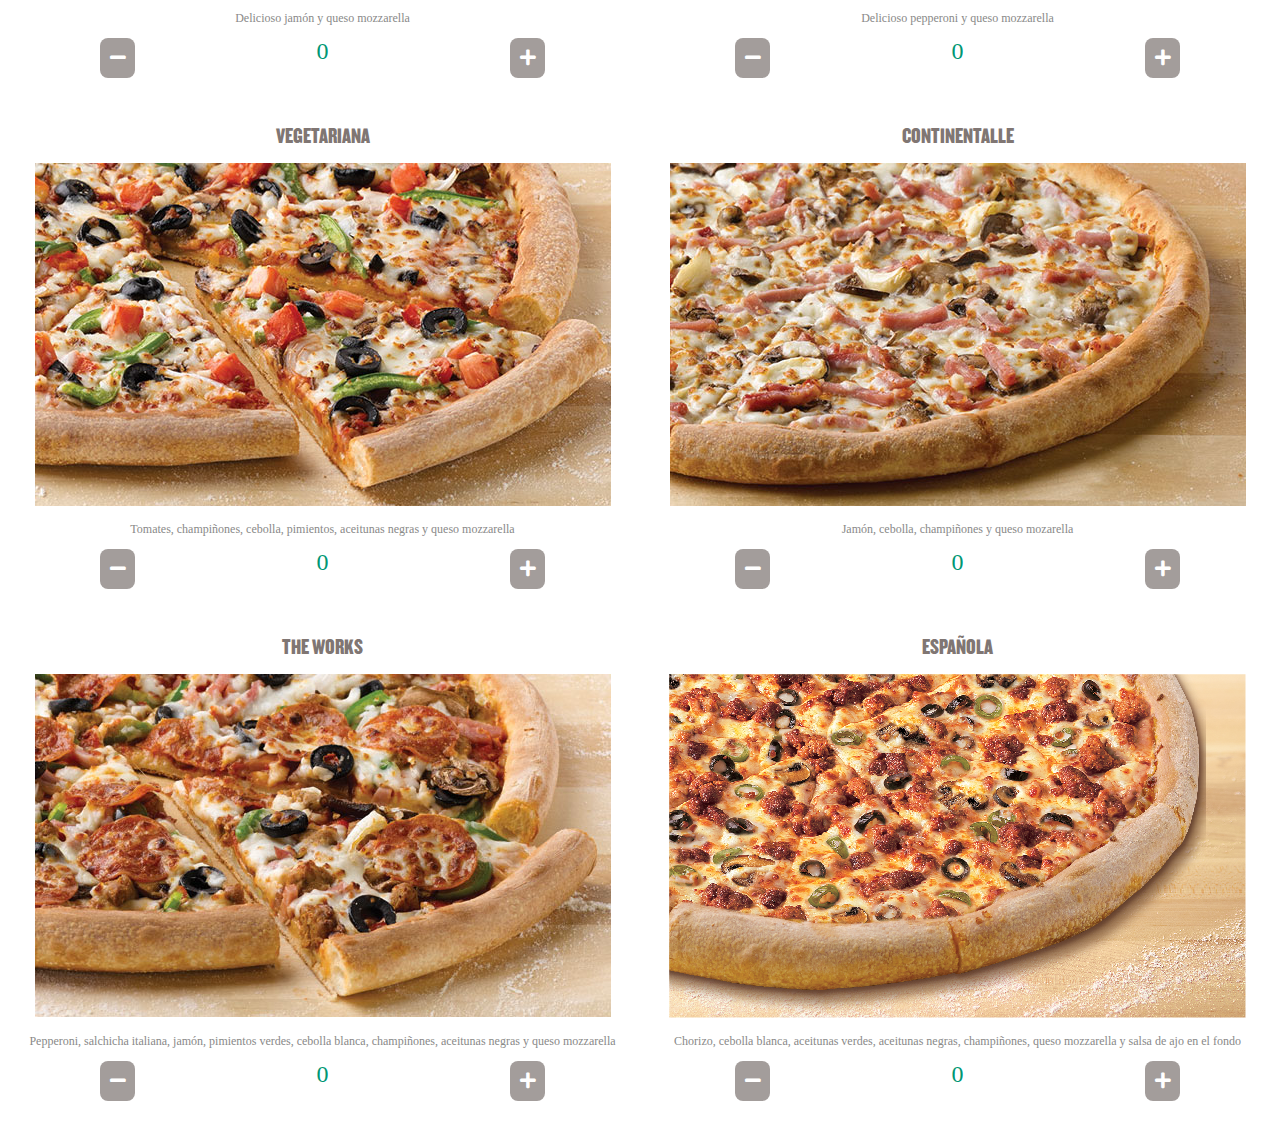
==== commit 624dcd4f: "cambios texto regalo" ====
--- a/src/index.html
+++ b/src/index.html
@@ -81,7 +81,7 @@
 
     <div class=" container pizza">
       <div class="text-center mt-3">
-        <p class="mb-0 title-promo-select font--title">1 pizza familiar a S/ 44.90</p>
+        <p class="mb-0 title-promo-select font--title">2 pizzas grandes a S/ 59.90</p>
       </div>
       <div class="text-center ">
         <p class="title--grettings font--title mb-0">Te regalamos</p>
@@ -93,111 +93,118 @@
           </div>
           <div class="col-6">
             <p class="mb-0 pizza__name text-center">
-              Corazon de nutella</p>
+              Corazón de nutella</p>
             <p class="pizza__name--font text-center mb-1">El delicioso sabor del auténtico chocolate alemán, hecho con
               nuestra masa original, cubierto con chocolate y coco.</p>
           </div>
         </div>
       </div>
       <div class="text-center">
-        <p class="font--title title--select-two mb-0">Elige tu pizza</p>
+        <p class="font--title title--select-two mb-0">Elige tus pizzas</p>
       </div>
 
       <!-- Pizzas Grandes -->
-      <div class="container pt-3">
-
-        <form id=radiotipo4 class=" text-center">
-          <input type="radio" name="tipo" value="Americana" id="rbamericana" class="text-right" />
-          <label class="pizza-box-radio" for="rbamericana">
-            <div class="row pizza__border--desactive border-preview p-1" id="border-1-americana">
-              <div class="col-6 m-auto pl-2 pt-2 pb-2 pr-0">
-                <img class="img-fluid" src="assets/images/pizzas/americana.png">
+      <div class="container  pb-3">
+
+          <div class="row container-pizza pizza-two">
+              <div class="pizza-item">
+                <div>
+                  <div class="title">
+                    <p class="mb-0 pizza__name text-center">Americana</p>
+                  </div>
+                </div>
+                <div><img class="img-fluid" src="assets/images/pizzas/Americana.png"></div>
+                <div>
+                  <p class="pizza--font text-center mb-2 mt-2">Delicioso jamón y queso mozzarella</p>
+                </div>
+                <div class="botones">
+                  <div><button class="decrement pizza__button" "> <i class=" fas fa-minus"></i></button></div>
+                  <div class="text-center pizza__number-span">0</div>
+                  <div><button class="increment pizza__button"><i class="fas fa-plus"></i></button></div>
+                </div>
               </div>
-              <div class="col-6 m-auto">
-                <p class="mb-0 pizza__name text-center">Americana </p>
-                <p class="pizza__name--font text-center mb-0">Delicioso jamón y abundante queso mozzarella</p>
-
+              <div class="pizza-item">
+                <div>
+                  <div class="title">
+                    <p class="mb-0 pizza__name text-center">Pepperoni</p>
+                  </div>
+                </div>
+                <div><img class="img-fluid" src="assets/images/pizzas/pepperoni.jpg"></div>
+                <div>
+                  <p class="pizza--font text-center mb-2 mt-2">Delicioso pepperoni y queso mozzarella</p>
+                </div>
+                <div class="botones">
+                  <div><button class="decrement pizza__button" "> <i class=" fas fa-minus"></i></button></div>
+                  <div class="text-center pizza__number-span">0</div>
+                  <div><button class="increment pizza__button"><i class="fas fa-plus"></i></button></div>
+                </div>
               </div>
-
+              <div class="pizza-item">
+                    <div>
+                      <div class="title">
+                        <p class="mb-0 pizza__name text-center">Vegetariana</p>
+                      </div>
+                    </div>
+                    <div><img class="img-fluid" src="assets/images/pizzas/vegetariana.jpg"></div>
+                    <div>
+                      <p class="pizza--font text-center mb-2 mt-2">Tomates, champiñones, cebolla, pimientos, aceitunas negras y queso mozzarella</p>
+                    </div>
+                    <div class="botones">
+                      <div><button class="decrement pizza__button" "> <i class=" fas fa-minus"></i></button></div>
+                      <div class="text-center pizza__number-span">0</div>
+                      <div><button class="increment pizza__button"><i class="fas fa-plus"></i></button></div>
+                    </div>
+                  </div>
+                  <div class="pizza-item">
+                        <div>
+                          <div class="title">
+                            <p class="mb-0 pizza__name text-center">CONTINENTALLE</p>
+                          </div>
+                        </div>
+                        <div><img class="img-fluid" src="assets/images/pizzas/continentalle.jpg"></div>
+                        <div>
+                          <p class="pizza--font text-center mb-2 mt-2">Jamón, cebolla, champiñones y queso mozarella</p>
+                        </div>
+                        <div class="botones">
+                          <div><button class="decrement pizza__button" "> <i class=" fas fa-minus"></i></button></div>
+                          <div class="text-center pizza__number-span">0</div>
+                          <div><button class="increment pizza__button"><i class="fas fa-plus"></i></button></div>
+                        </div>
+                      </div>
+                      <div class="pizza-item">
+                          <div>
+                            <div class="title">
+                              <p class="mb-0 pizza__name text-center">THE WORKS</p>
+                            </div>
+                          </div>
+                          <div><img class="img-fluid" src="assets/images/pizzas/the-works.jpg"></div>
+                          <div>
+                            <p class="pizza--font text-center mb-2 mt-2">Pepperoni, salchicha italiana, jamón, pimientos verdes, cebolla blanca, champiñones, aceitunas negras y queso mozzarella</p>
+                          </div>
+                          <div class="botones">
+                            <div><button class="decrement pizza__button" "> <i class=" fas fa-minus"></i></button></div>
+                            <div class="text-center pizza__number-span">0</div>
+                            <div><button class="increment pizza__button"><i class="fas fa-plus"></i></button></div>
+                          </div>
+                        </div>
+                        <div class="pizza-item">
+                            <div>
+                              <div class="title">
+                                <p class="mb-0 pizza__name text-center">ESPAÑOLA</p>
+                              </div>
+                            </div>
+                            <div><img class="img-fluid" src="assets/images/pizzas/española.png"></div>
+                            <div>
+                              <p class="pizza--font text-center mb-2 mt-2">Chorizo, cebolla blanca, aceitunas verdes, aceitunas negras, champiñones, queso mozzarella y salsa de ajo en el fondo</p>
+                            </div>
+                            <div class="botones">
+                              <div><button class="decrement pizza__button" "> <i class=" fas fa-minus"></i></button></div>
+                              <div class="text-center pizza__number-span">0</div>
+                              <div><button class="increment pizza__button"><i class="fas fa-plus"></i></button></div>
+                            </div>
+                          </div>
+                        
             </div>
-          </label>
-          <input type="radio" name="tipo" value="Pepperoni" id="rbpepperoni" class="text-right" />
-          <label class="pizza-box-radio" for="rbpepperoni">
-            <div class="row pizza__border--desactive border-preview p-1 " id="border-1-pepperoni">
-              <div class="col-6 m-auto pl-2 pt-2 pb-2 pr-0">
-                <img class="img-fluid" src="assets/images/pizzas/pepperoni.jpg">
-              </div>
-              <div class="col-6 m-auto">
-                <p class="mb-0 pizza__name text-center">Pepperoni</p>
-                <p class="pizza__name--font text-center mb-0">Delicioso Pepperoni y queso mozzarella</p>
-
-
-              </div>
-
-            </div>
-          </label>
-
-          <input type="radio" name="tipo" value="Vegetariana" id="rbvegetariana" class="text-right" />
-          <label class="pizza-box-radio" for="rbvegetariana">
-            <div class="row pizza__border--desactive border-preview p-1 " id="border-1-vegetariana">
-              <div class="col-6 m-auto pl-2 pt-2 pb-2 pr-0">
-                <img class="img-fluid" src="assets/images/pizzas/vegetariana.jpg">
-              </div>
-              <div class="col-6 m-auto">
-                <p class="mb-0 pizza__name text-center">Vegetariana</p>
-                <p class="pizza__name--font text-center mb-0">Tomates, champiñones, cebolla, pimientos, aceitunas
-                  negras y queso mozzarella</p>
-
-              </div>
-            </div>
-          </label>
-
-          <input type="radio" name="tipo" value="continentalle" id="rbcontinentale" class="text-right" />
-          <label class="pizza-box-radio" for="rbcontinentale">
-            <div class="row pizza__border--desactive border-preview p-1" id="border-1-continentalle">
-              <div class="col-6 m-auto pl-2 pt-2 pb-2 pr-0">
-                <img class="img-fluid" src="assets/images/pizzas/continentalle.jpg">
-              </div>
-              <div class="col-6 m-auto">
-                <p class="mb-0 pizza__name text-center pizza__name--position">Continentalle</p>
-                <p class="pizza__name--font text-center mb-0">Jamón, cebolla, champiñones y queso mozarella</p>
-
-              </div>
-            </div>
-          </label>
-
-          <input type="radio" name="tipo" value="The Works" id="rbtheworks" class="text-right" />
-          <label class="pizza-box-radio" for="rbtheworks">
-            <div class="row pizza__border--desactive border-preview p-1 mb-2" id="border-1-theworks">
-              <div class="col-6 m-auto pl-2 pt-2 pb-2 pr-0">
-                <img class="img-fluid" src="assets/images/pizzas/the-works.jpg">
-              </div>
-              <div class="col-6 m-auto">
-                <p class="mb-0 pizza__name text-center">The Works</p>
-                <p class="pizza__name--font text-center mb-0">Pepperoni, salchicha italiana, jamón, pimientos, cebolla,
-                  champiñones,
-                  aceitunas y queso mozzarella</p>
-
-
-              </div>
-            </div>
-          </label>
-          <input type="radio" name="tipo" value="Española" id="rbespañola" class="text-right" />
-          <label class="pizza-box-radio" for="rbespañola">
-            <div class="row pizza__border--desactive border-preview p-1 mb-2" id="border-1-española">
-              <div class="col-6 m-auto pl-2 pt-2 pb-2 pr-0">
-                <img class="img-fluid" src="assets/images/pizzas/española.png">
-              </div>
-              <div class="col-6 m-auto">
-                <p class="mb-0 pizza__name text-center">Española</p>
-                <p class="pizza__name--font text-center mb-0">Chorizo, cebolla blanca, aceitunas verdes, aceitunas
-                  negras, champiñones, queso mozzarella y salsa de ajo en el fondo</p>
-
-
-              </div>
-            </div>
-          </label>
-        </form>
       </div>
 
     </div>
--- a/src/css/main.css
+++ b/src/css/main.css
@@ -18,7 +18,6 @@
   position: fixed;
   bottom: 0;
   width: 100%;
-
 }
 
 .bigpizza .bigpizza__button {
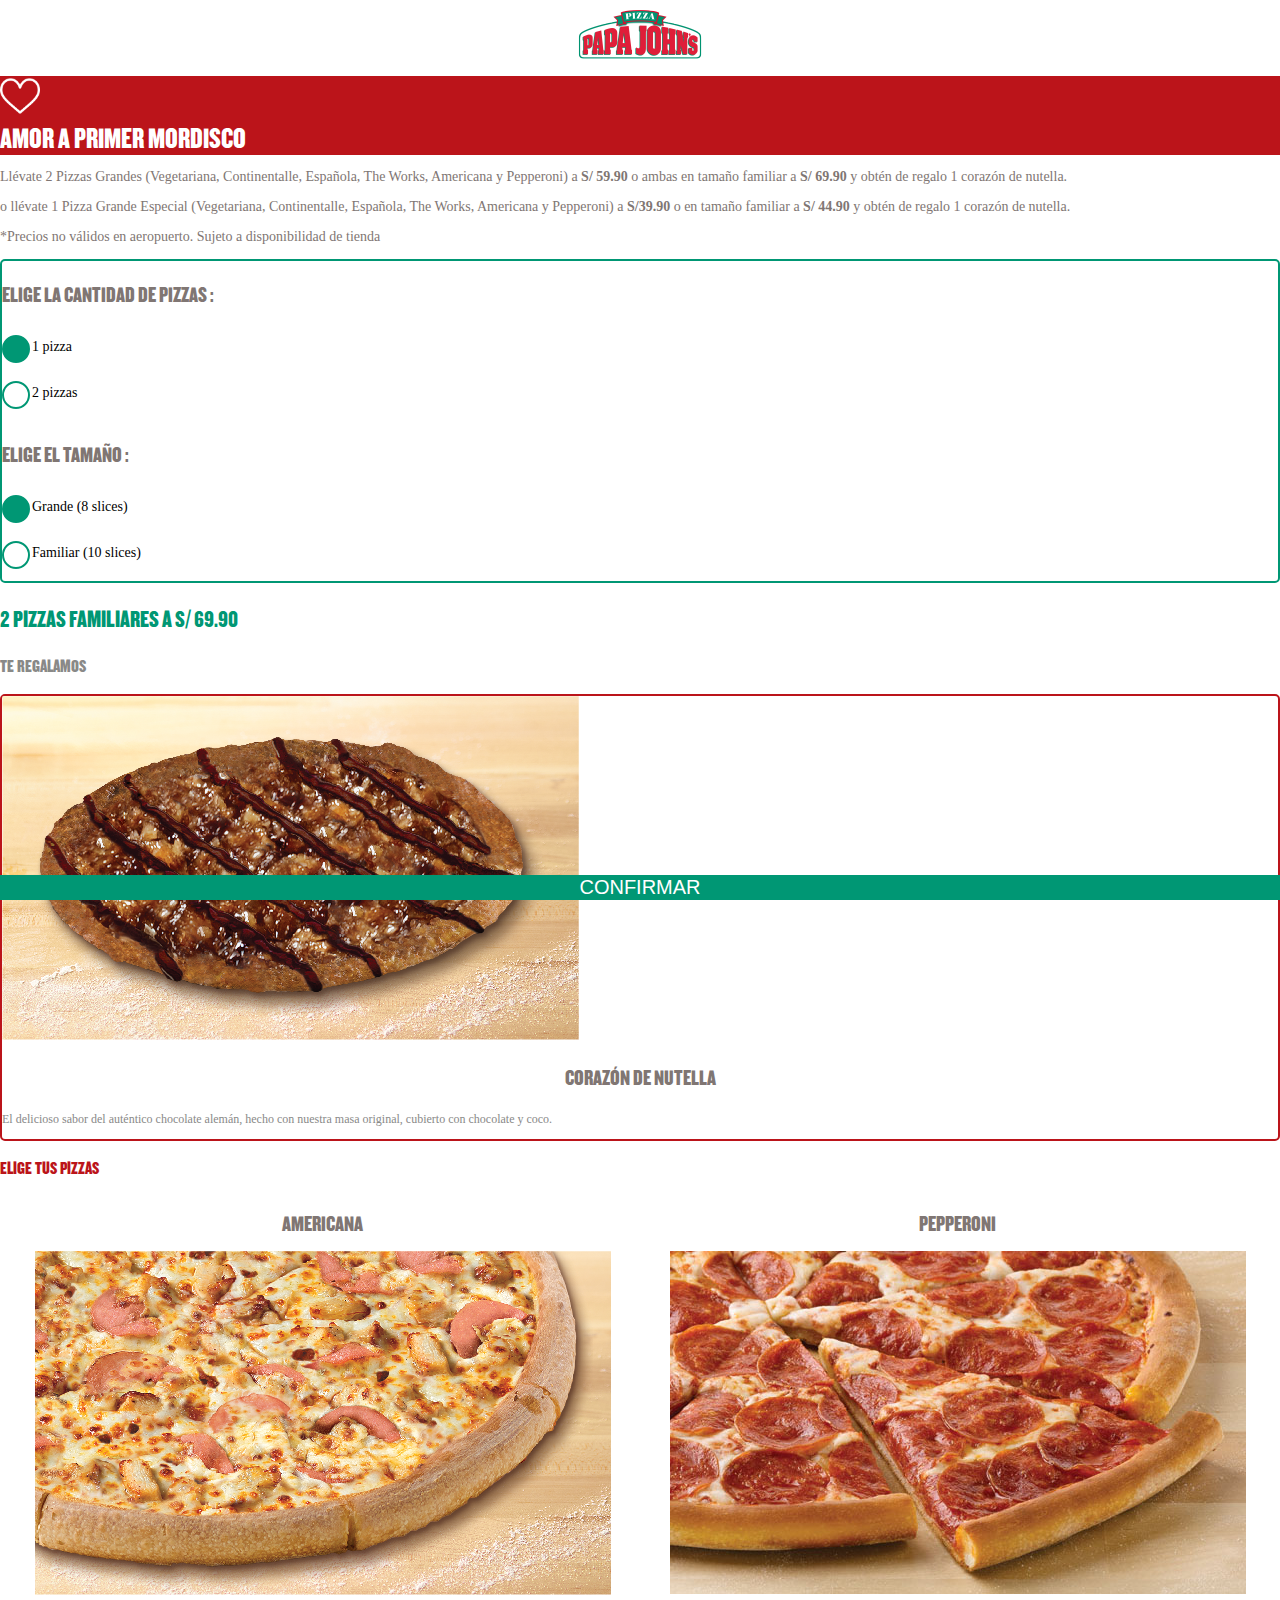
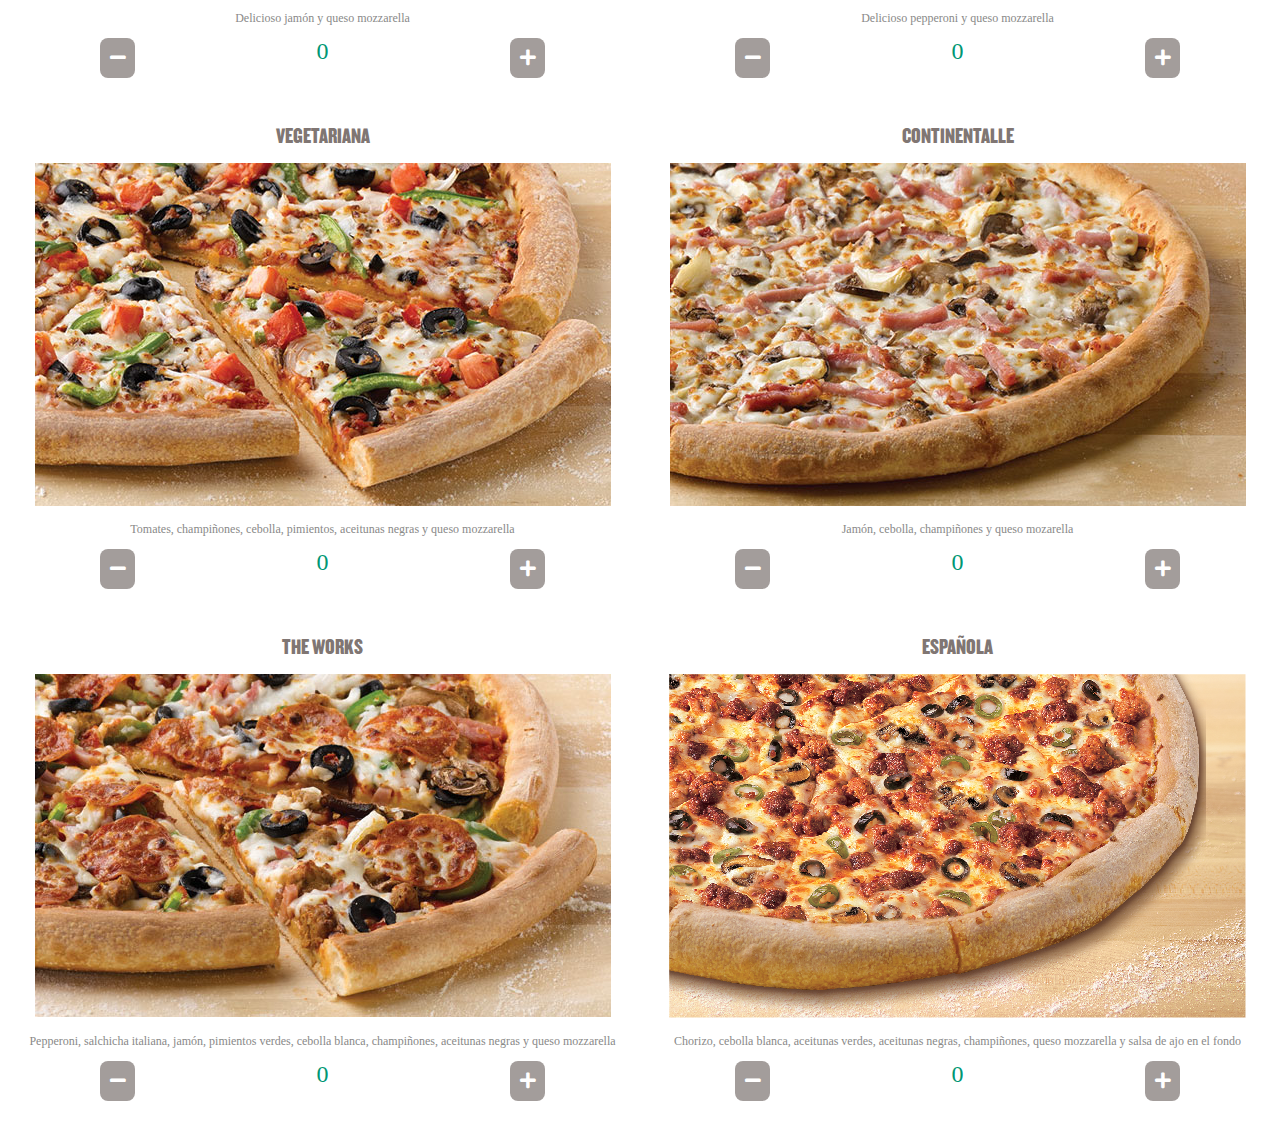
==== commit 0e13a2f9: "cambios texto regalo" ====
--- a/src/index.html
+++ b/src/index.html
@@ -81,7 +81,7 @@
 
     <div class=" container pizza">
       <div class="text-center mt-3">
-        <p class="mb-0 title-promo-select font--title">2 pizzas grandes a S/ 59.90</p>
+        <p class="mb-0 title-promo-select font--title">2 pizzas familiares a S/ 69.90</p>
       </div>
       <div class="text-center ">
         <p class="title--grettings font--title mb-0">Te regalamos</p>
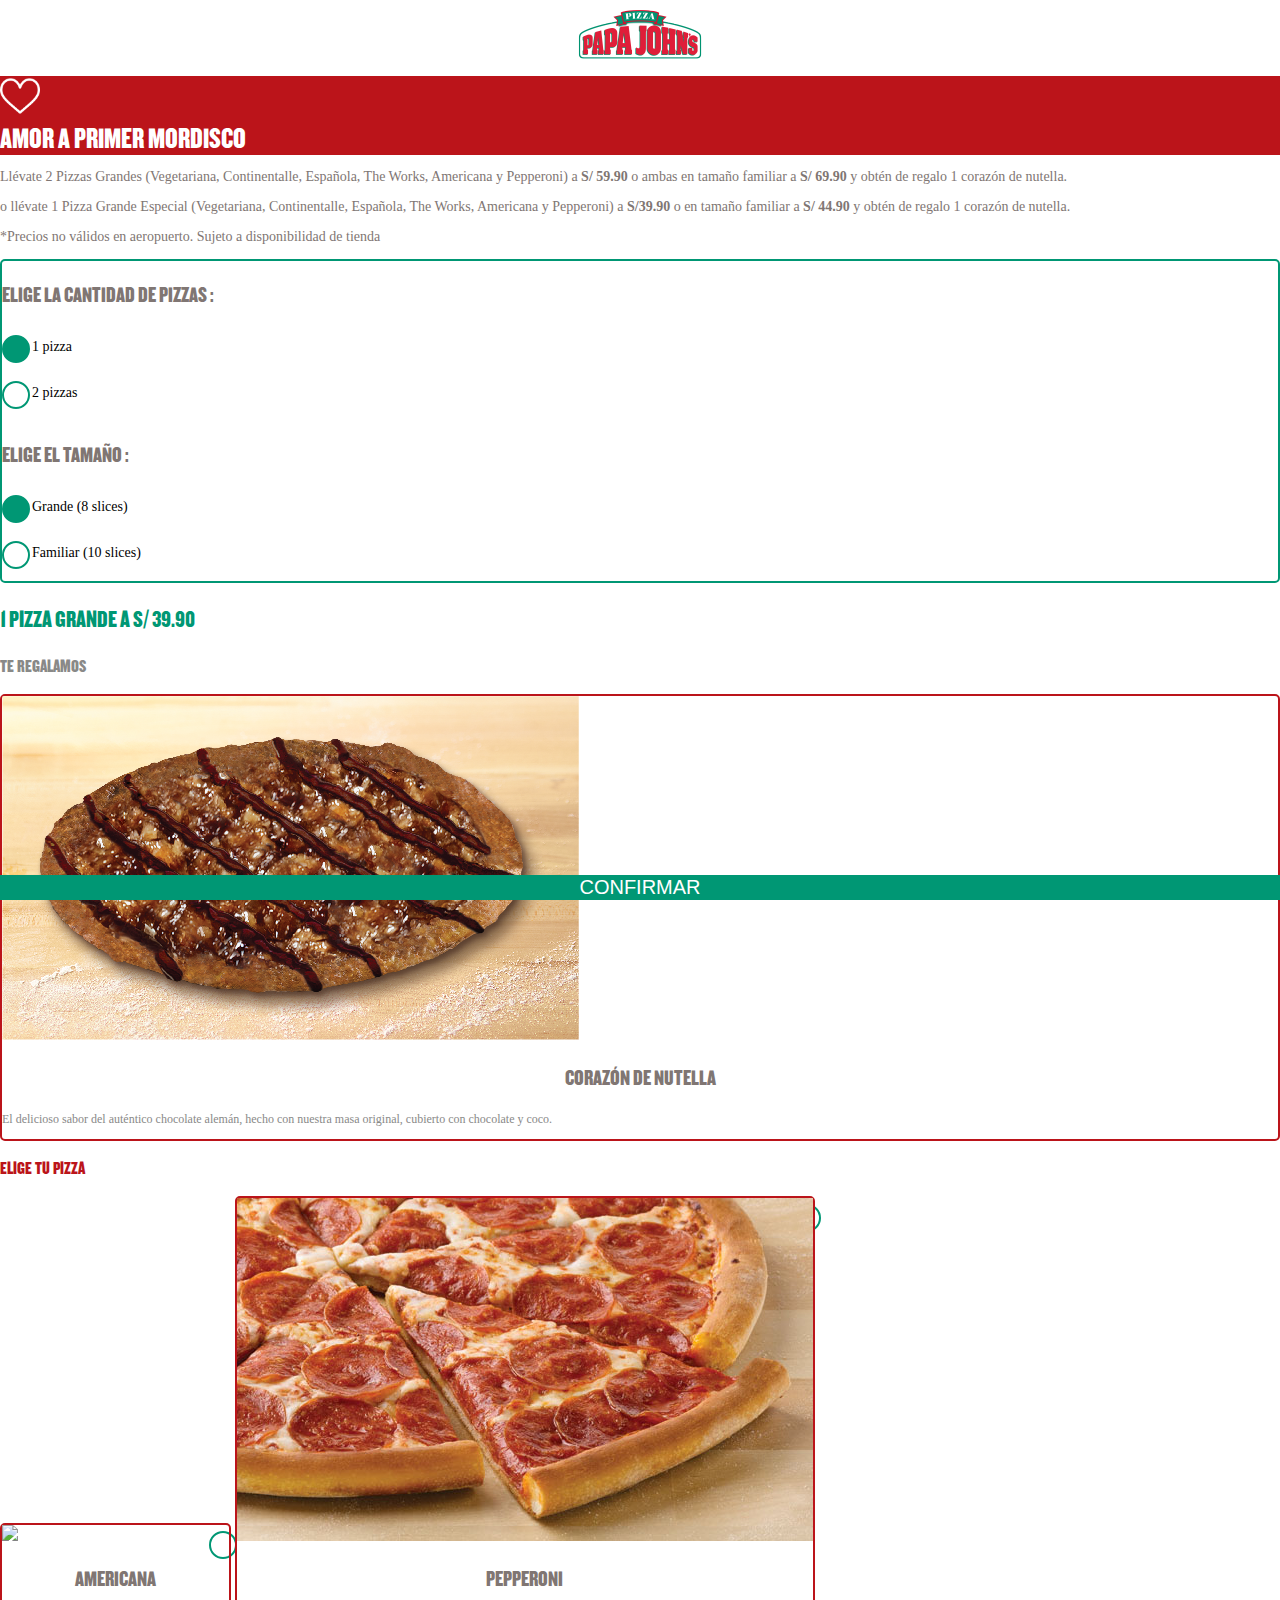
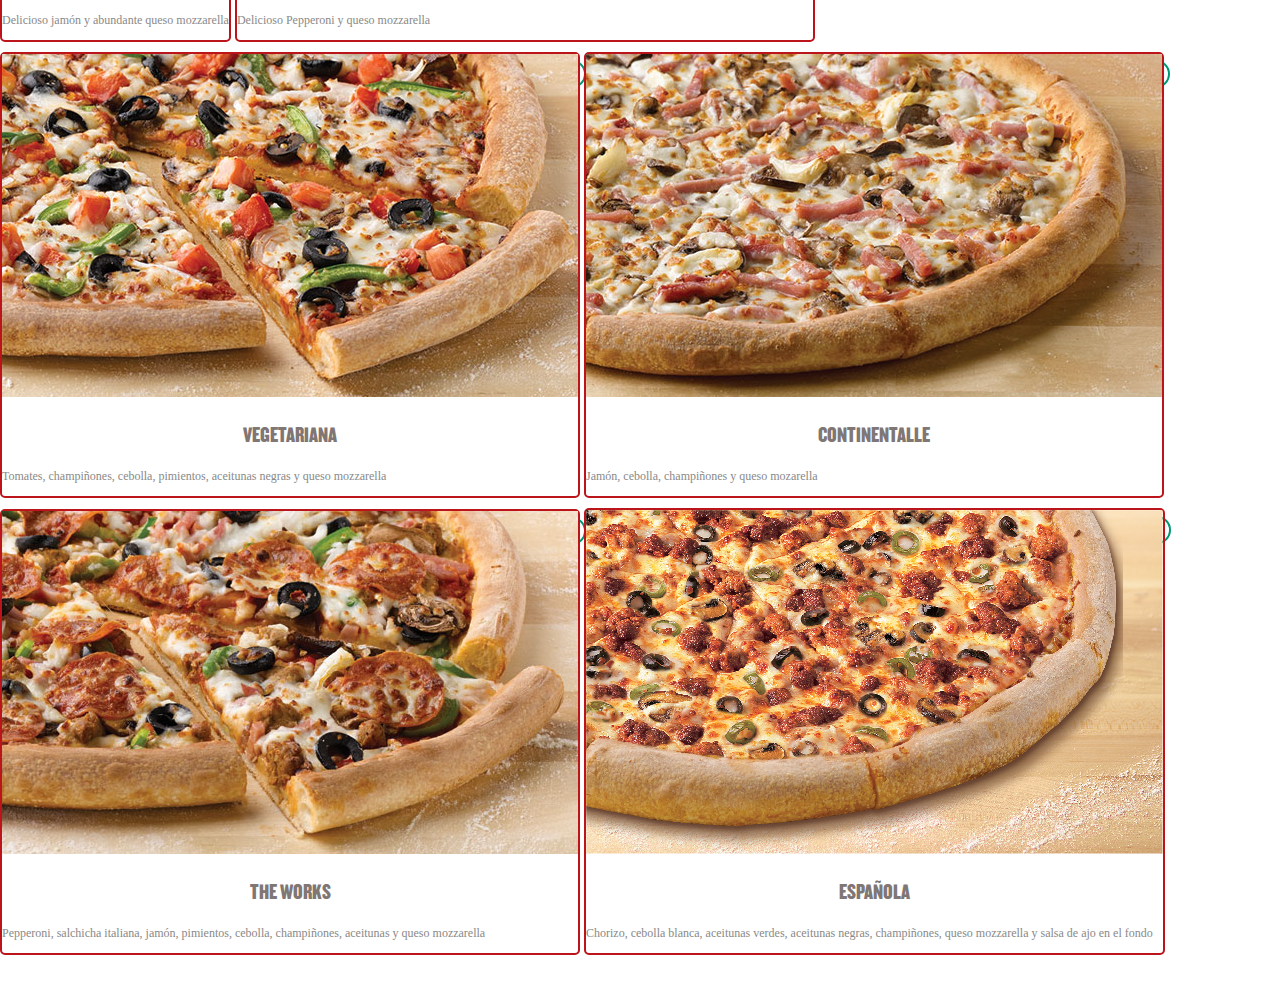
==== commit 36a76d04: "cambios fixed boton confirmar" ====
--- a/src/index.html
+++ b/src/index.html
@@ -81,7 +81,7 @@
 
     <div class=" container pizza">
       <div class="text-center mt-3">
-        <p class="mb-0 title-promo-select font--title">2 pizzas familiares a S/ 69.90</p>
+        <p class="mb-0 title-promo-select font--title">1 pizza grande a S/ 39.90</p>
       </div>
       <div class="text-center ">
         <p class="title--grettings font--title mb-0">Te regalamos</p>
@@ -100,111 +100,104 @@
         </div>
       </div>
       <div class="text-center">
-        <p class="font--title title--select-two mb-0">Elige tus pizzas</p>
+        <p class="font--title title--select-two mb-0">Elige tu pizza</p>
       </div>
 
       <!-- Pizzas Grandes -->
-      <div class="container  pb-3">
-
-          <div class="row container-pizza pizza-two">
-              <div class="pizza-item">
-                <div>
-                  <div class="title">
-                    <p class="mb-0 pizza__name text-center">Americana</p>
-                  </div>
-                </div>
-                <div><img class="img-fluid" src="assets/images/pizzas/Americana.png"></div>
-                <div>
-                  <p class="pizza--font text-center mb-2 mt-2">Delicioso jamón y queso mozzarella</p>
-                </div>
-                <div class="botones">
-                  <div><button class="decrement pizza__button" "> <i class=" fas fa-minus"></i></button></div>
-                  <div class="text-center pizza__number-span">0</div>
-                  <div><button class="increment pizza__button"><i class="fas fa-plus"></i></button></div>
-                </div>
-              </div>
-              <div class="pizza-item">
-                <div>
-                  <div class="title">
-                    <p class="mb-0 pizza__name text-center">Pepperoni</p>
-                  </div>
-                </div>
-                <div><img class="img-fluid" src="assets/images/pizzas/pepperoni.jpg"></div>
-                <div>
-                  <p class="pizza--font text-center mb-2 mt-2">Delicioso pepperoni y queso mozzarella</p>
-                </div>
-                <div class="botones">
-                  <div><button class="decrement pizza__button" "> <i class=" fas fa-minus"></i></button></div>
-                  <div class="text-center pizza__number-span">0</div>
-                  <div><button class="increment pizza__button"><i class="fas fa-plus"></i></button></div>
-                </div>
-              </div>
-              <div class="pizza-item">
-                    <div>
-                      <div class="title">
-                        <p class="mb-0 pizza__name text-center">Vegetariana</p>
-                      </div>
-                    </div>
-                    <div><img class="img-fluid" src="assets/images/pizzas/vegetariana.jpg"></div>
-                    <div>
-                      <p class="pizza--font text-center mb-2 mt-2">Tomates, champiñones, cebolla, pimientos, aceitunas negras y queso mozzarella</p>
-                    </div>
-                    <div class="botones">
-                      <div><button class="decrement pizza__button" "> <i class=" fas fa-minus"></i></button></div>
-                      <div class="text-center pizza__number-span">0</div>
-                      <div><button class="increment pizza__button"><i class="fas fa-plus"></i></button></div>
-                    </div>
-                  </div>
-                  <div class="pizza-item">
-                        <div>
-                          <div class="title">
-                            <p class="mb-0 pizza__name text-center">CONTINENTALLE</p>
-                          </div>
-                        </div>
-                        <div><img class="img-fluid" src="assets/images/pizzas/continentalle.jpg"></div>
-                        <div>
-                          <p class="pizza--font text-center mb-2 mt-2">Jamón, cebolla, champiñones y queso mozarella</p>
-                        </div>
-                        <div class="botones">
-                          <div><button class="decrement pizza__button" "> <i class=" fas fa-minus"></i></button></div>
-                          <div class="text-center pizza__number-span">0</div>
-                          <div><button class="increment pizza__button"><i class="fas fa-plus"></i></button></div>
-                        </div>
-                      </div>
-                      <div class="pizza-item">
-                          <div>
-                            <div class="title">
-                              <p class="mb-0 pizza__name text-center">THE WORKS</p>
-                            </div>
-                          </div>
-                          <div><img class="img-fluid" src="assets/images/pizzas/the-works.jpg"></div>
-                          <div>
-                            <p class="pizza--font text-center mb-2 mt-2">Pepperoni, salchicha italiana, jamón, pimientos verdes, cebolla blanca, champiñones, aceitunas negras y queso mozzarella</p>
-                          </div>
-                          <div class="botones">
-                            <div><button class="decrement pizza__button" "> <i class=" fas fa-minus"></i></button></div>
-                            <div class="text-center pizza__number-span">0</div>
-                            <div><button class="increment pizza__button"><i class="fas fa-plus"></i></button></div>
-                          </div>
-                        </div>
-                        <div class="pizza-item">
-                            <div>
-                              <div class="title">
-                                <p class="mb-0 pizza__name text-center">ESPAÑOLA</p>
-                              </div>
-                            </div>
-                            <div><img class="img-fluid" src="assets/images/pizzas/española.png"></div>
-                            <div>
-                              <p class="pizza--font text-center mb-2 mt-2">Chorizo, cebolla blanca, aceitunas verdes, aceitunas negras, champiñones, queso mozzarella y salsa de ajo en el fondo</p>
-                            </div>
-                            <div class="botones">
-                              <div><button class="decrement pizza__button" "> <i class=" fas fa-minus"></i></button></div>
-                              <div class="text-center pizza__number-span">0</div>
-                              <div><button class="increment pizza__button"><i class="fas fa-plus"></i></button></div>
-                            </div>
-                          </div>
-                        
-            </div>
+      <div class="container pt-3">
+
+        <form id=radiotipo4 class=" text-center">
+          <input type="radio" name="tipo" value="Americana" id="rbamericana" class="text-right" />
+          <label class="pizza-box-radio" for="rbamericana">
+            <div class="row pizza__border--desactive border-preview p-1" id="border-1-americana">
+              <div class="col-6 m-auto pl-2 pt-2 pb-2 pr-0">
+                <img class="img-fluid" src="assets/images/pizzas/americana.png">
+              </div>
+              <div class="col-6 m-auto">
+                <p class="mb-0 pizza__name text-center">Americana </p>
+                <p class="pizza__name--font text-center mb-0">Delicioso jamón y abundante queso mozzarella</p>
+
+              </div>
+
+            </div>
+          </label>
+          <input type="radio" name="tipo" value="Pepperoni" id="rbpepperoni" class="text-right" />
+          <label class="pizza-box-radio" for="rbpepperoni">
+            <div class="row pizza__border--desactive border-preview p-1 " id="border-1-pepperoni">
+              <div class="col-6 m-auto pl-2 pt-2 pb-2 pr-0">
+                <img class="img-fluid" src="assets/images/pizzas/pepperoni.jpg">
+              </div>
+              <div class="col-6 m-auto">
+                <p class="mb-0 pizza__name text-center">Pepperoni</p>
+                <p class="pizza__name--font text-center mb-0">Delicioso Pepperoni y queso mozzarella</p>
+
+
+              </div>
+
+            </div>
+          </label>
+
+          <input type="radio" name="tipo" value="Vegetariana" id="rbvegetariana" class="text-right" />
+          <label class="pizza-box-radio" for="rbvegetariana">
+            <div class="row pizza__border--desactive border-preview p-1 " id="border-1-vegetariana">
+              <div class="col-6 m-auto pl-2 pt-2 pb-2 pr-0">
+                <img class="img-fluid" src="assets/images/pizzas/vegetariana.jpg">
+              </div>
+              <div class="col-6 m-auto">
+                <p class="mb-0 pizza__name text-center">Vegetariana</p>
+                <p class="pizza__name--font text-center mb-0">Tomates, champiñones, cebolla, pimientos, aceitunas
+                  negras y queso mozzarella</p>
+
+              </div>
+            </div>
+          </label>
+
+          <input type="radio" name="tipo" value="continentalle" id="rbcontinentale" class="text-right" />
+          <label class="pizza-box-radio" for="rbcontinentale">
+            <div class="row pizza__border--desactive border-preview p-1" id="border-1-continentalle">
+              <div class="col-6 m-auto pl-2 pt-2 pb-2 pr-0">
+                <img class="img-fluid" src="assets/images/pizzas/continentalle.jpg">
+              </div>
+              <div class="col-6 m-auto">
+                <p class="mb-0 pizza__name text-center pizza__name--position">Continentalle</p>
+                <p class="pizza__name--font text-center mb-0">Jamón, cebolla, champiñones y queso mozarella</p>
+
+              </div>
+            </div>
+          </label>
+
+          <input type="radio" name="tipo" value="The Works" id="rbtheworks" class="text-right" />
+          <label class="pizza-box-radio" for="rbtheworks">
+            <div class="row pizza__border--desactive border-preview p-1 mb-2" id="border-1-theworks">
+              <div class="col-6 m-auto pl-2 pt-2 pb-2 pr-0">
+                <img class="img-fluid" src="assets/images/pizzas/the-works.jpg">
+              </div>
+              <div class="col-6 m-auto">
+                <p class="mb-0 pizza__name text-center">The Works</p>
+                <p class="pizza__name--font text-center mb-0">Pepperoni, salchicha italiana, jamón, pimientos, cebolla,
+                  champiñones,
+                  aceitunas y queso mozzarella</p>
+
+
+              </div>
+            </div>
+          </label>
+          <input type="radio" name="tipo" value="Española" id="rbespañola" class="text-right" />
+          <label class="pizza-box-radio" for="rbespañola">
+            <div class="row pizza__border--desactive border-preview p-1 mb-2" id="border-1-española">
+              <div class="col-6 m-auto pl-2 pt-2 pb-2 pr-0">
+                <img class="img-fluid" src="assets/images/pizzas/española.png">
+              </div>
+              <div class="col-6 m-auto">
+                <p class="mb-0 pizza__name text-center">Española</p>
+                <p class="pizza__name--font text-center mb-0">Chorizo, cebolla blanca, aceitunas verdes, aceitunas
+                  negras, champiñones, queso mozzarella y salsa de ajo en el fondo</p>
+
+
+              </div>
+            </div>
+          </label>
+        </form>
       </div>
 
     </div>
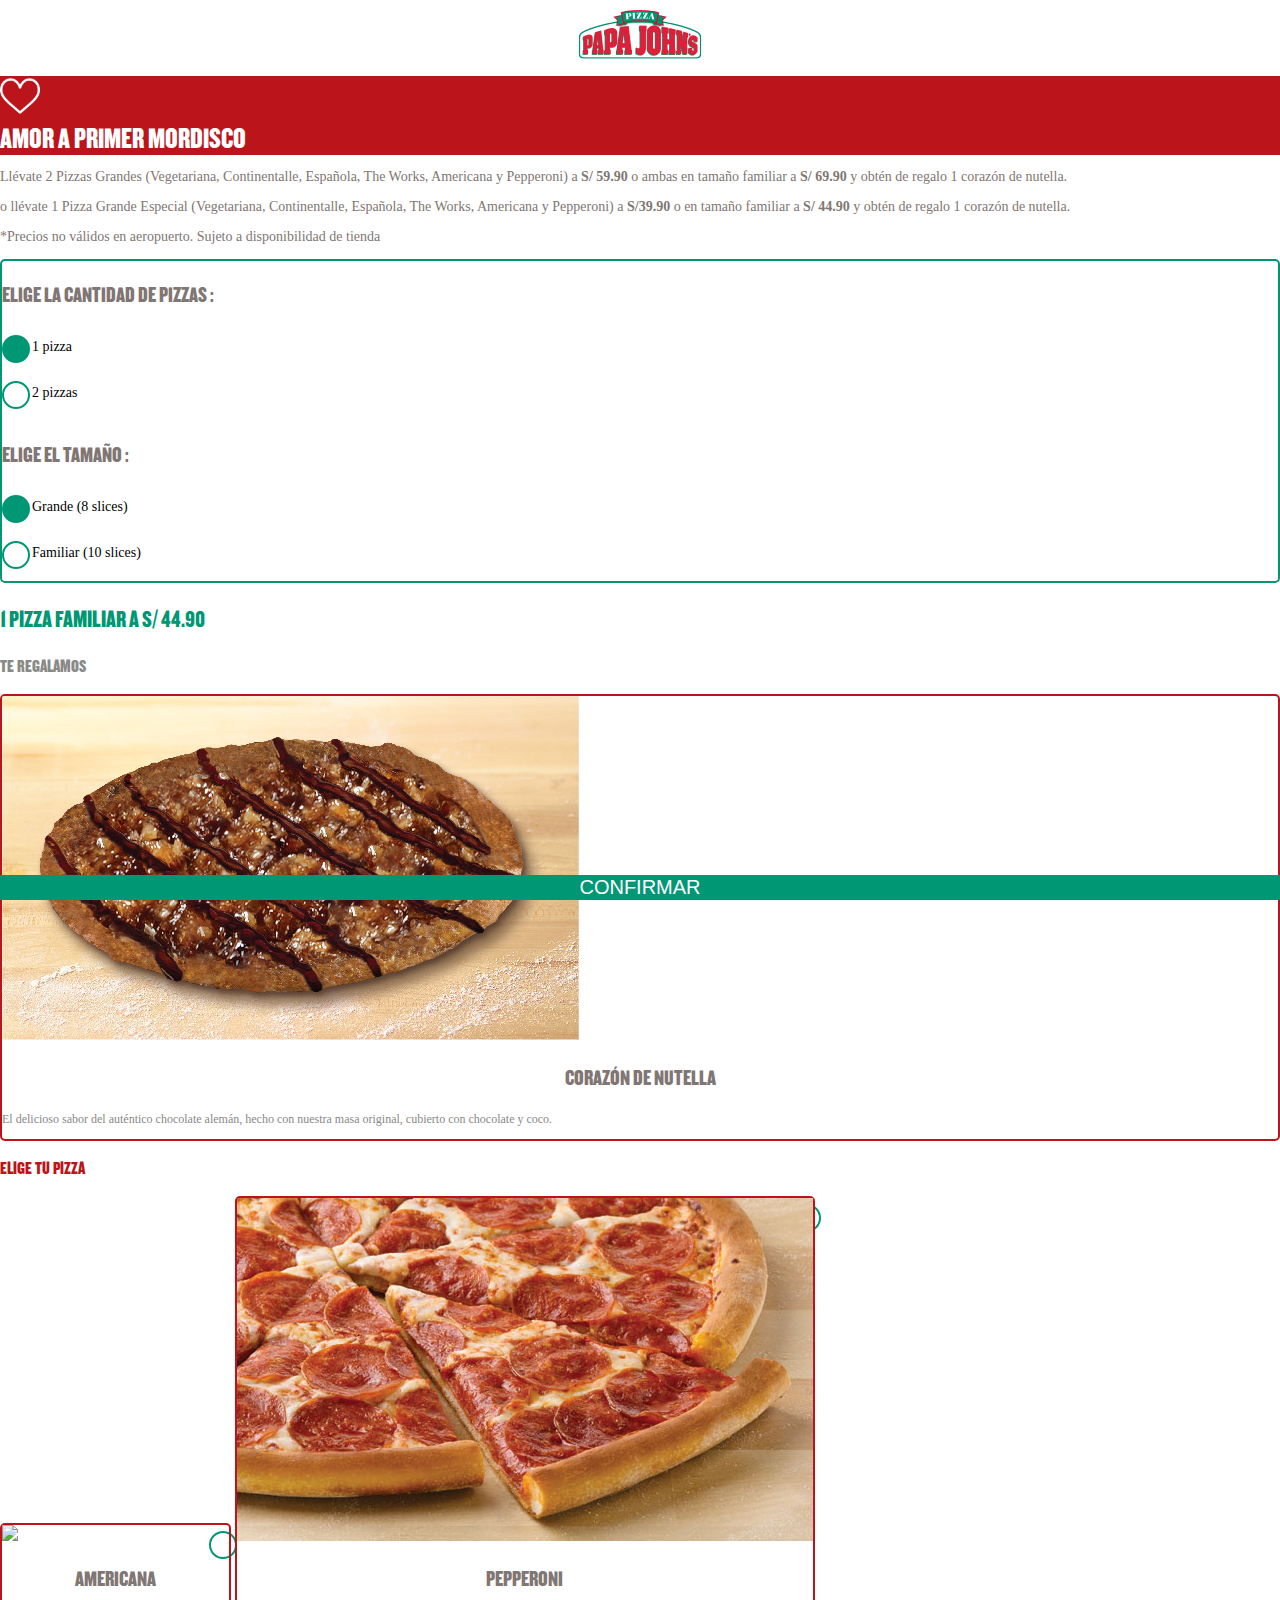
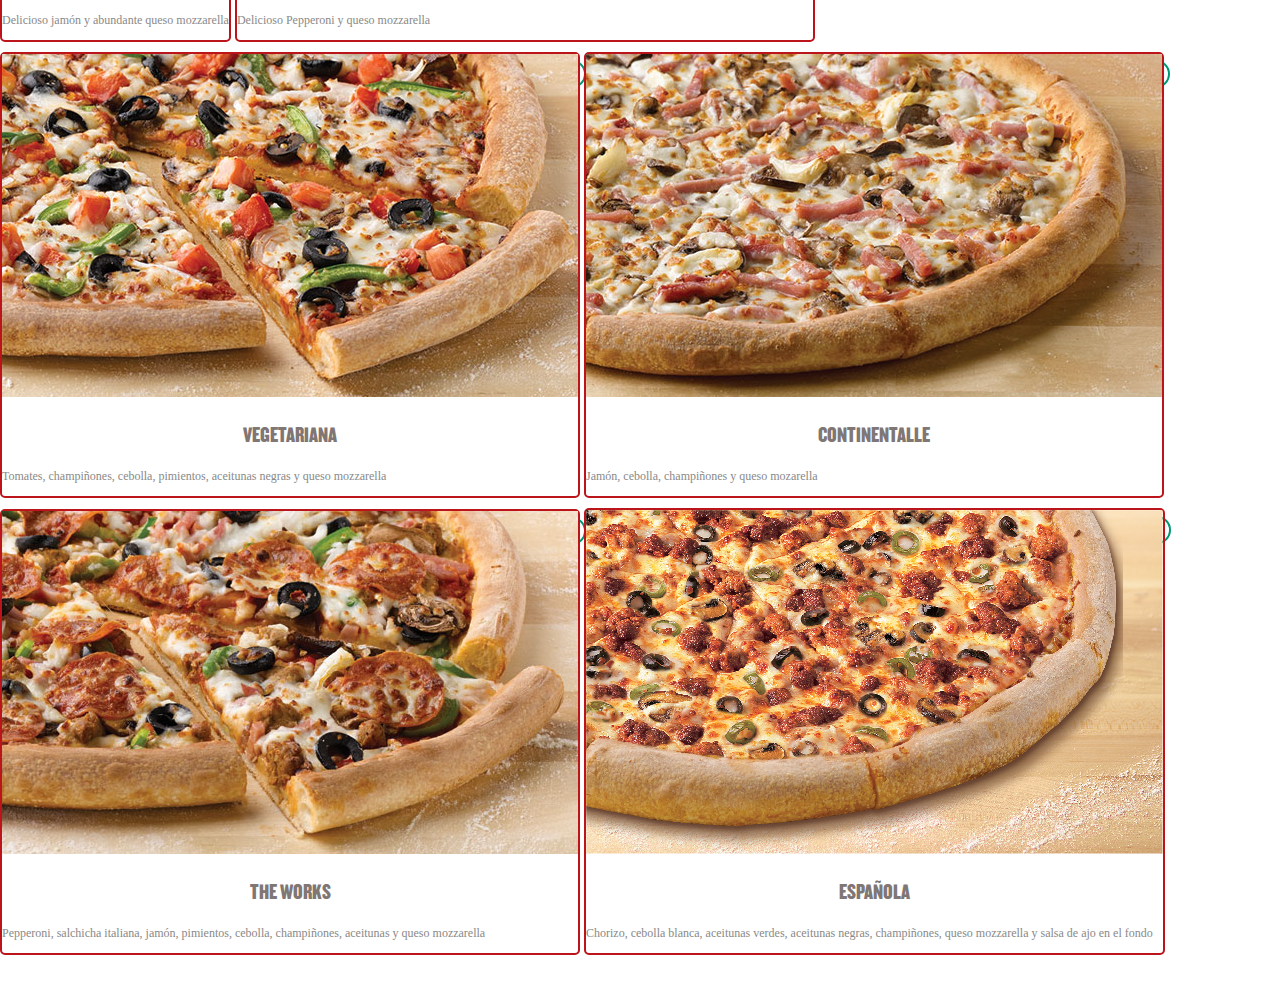
==== commit 4f87f3bd: "cambios titulo postre" ====
--- a/src/index.html
+++ b/src/index.html
@@ -81,7 +81,7 @@
 
     <div class=" container pizza">
       <div class="text-center mt-3">
-        <p class="mb-0 title-promo-select font--title">1 pizza grande a S/ 39.90</p>
+        <p class="mb-0 title-promo-select font--title">1 pizza familiar a S/ 44.90</p>
       </div>
       <div class="text-center ">
         <p class="title--grettings font--title mb-0">Te regalamos</p>
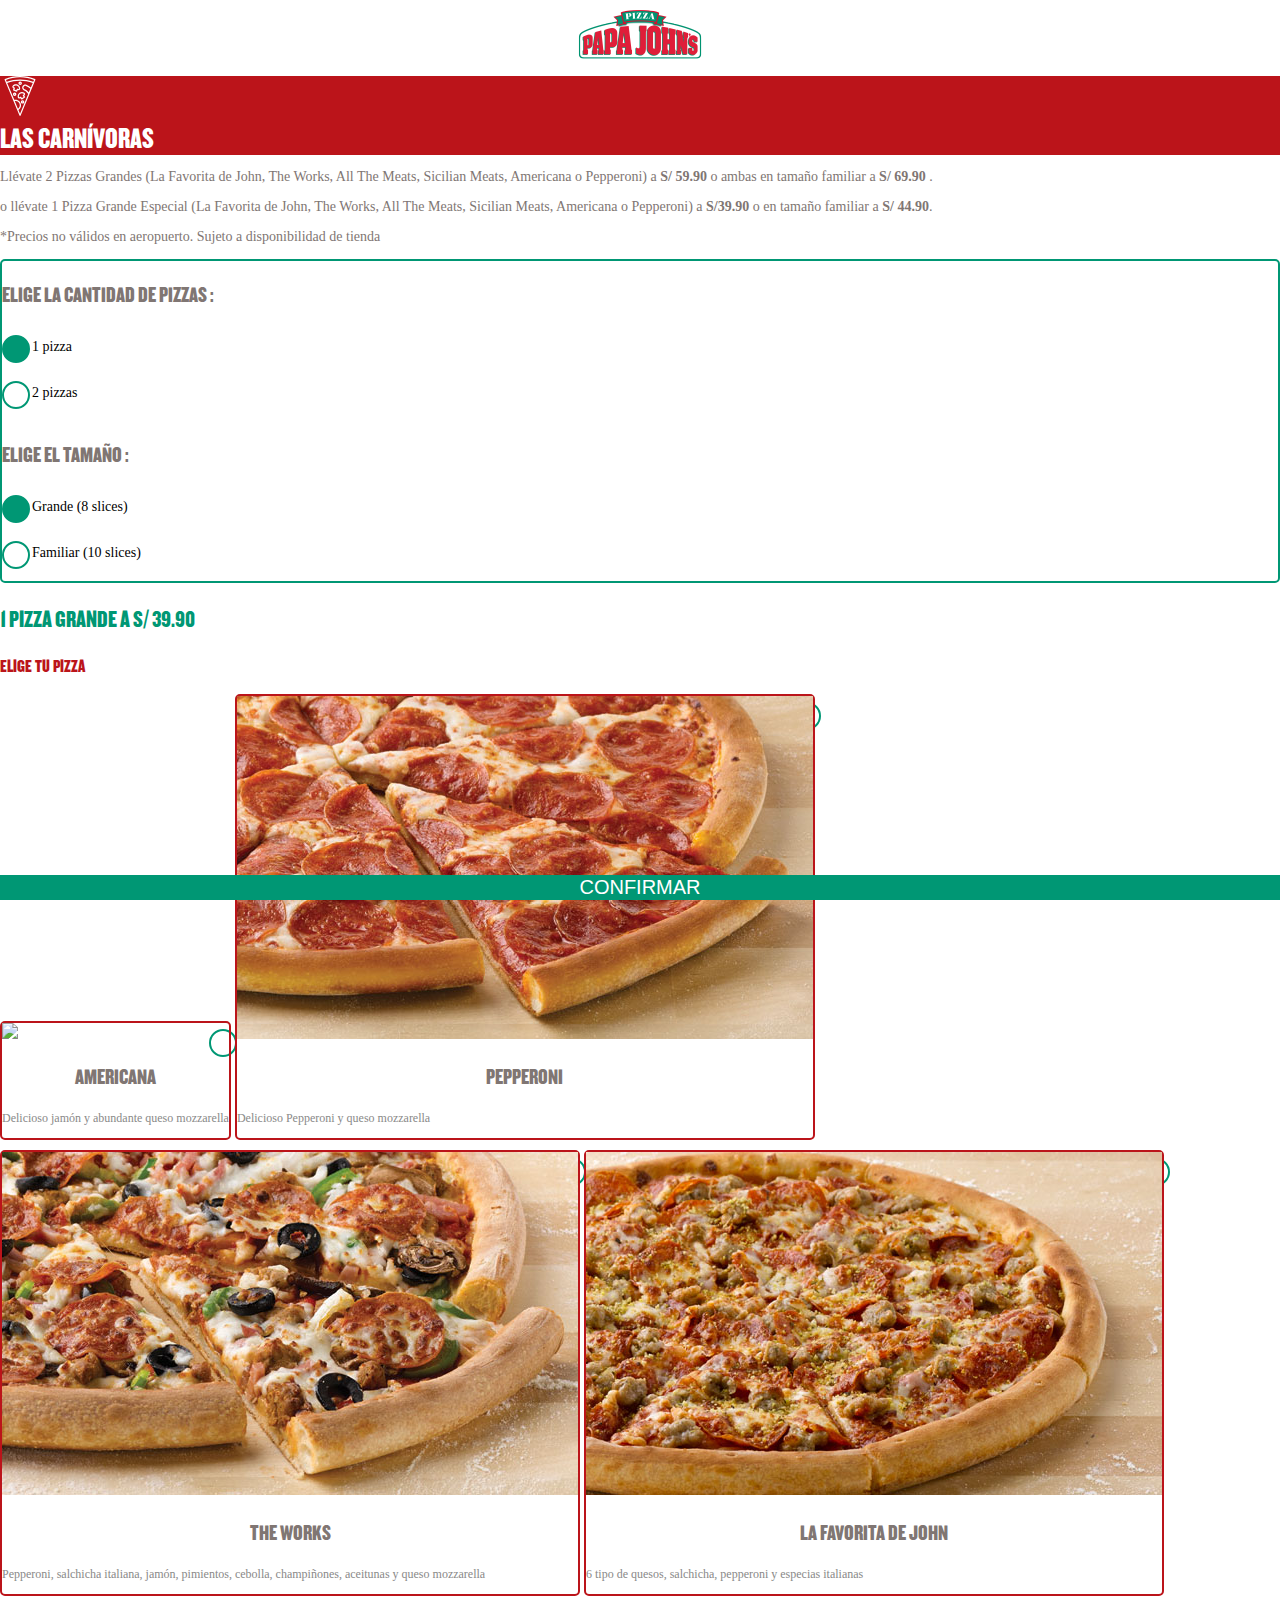
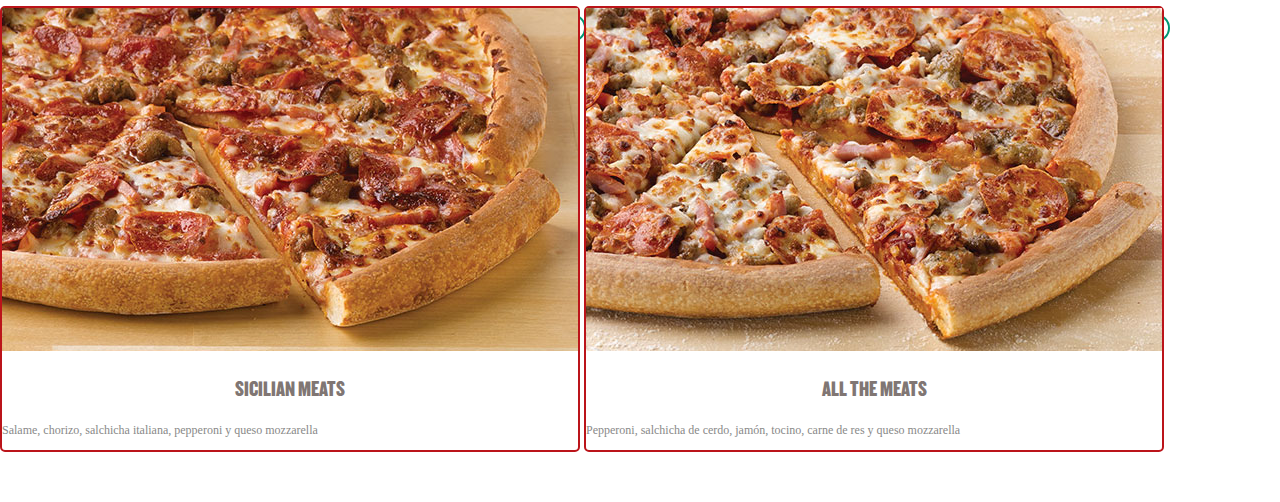
==== commit cd19a5ed: "carnívoras 1 pizza" ====
--- a/src/index.html
+++ b/src/index.html
@@ -2,113 +2,95 @@
 <html lang="en">
 
 <head>
-  <meta charset="UTF-8">
-  <meta name="viewport" content="width=device-width, initial-scale=1.0">
-  <meta http-equiv="X-UA-Compatible" content="ie=edge">
-  <link rel="stylesheet" href="https://stackpath.bootstrapcdn.com/bootstrap/4.1.3/css/bootstrap.min.css" integrity="sha384-MCw98/SFnGE8fJT3GXwEOngsV7Zt27NXFoaoApmYm81iuXoPkFOJwJ8ERdknLPMO"
-    crossorigin="anonymous">
-  <link rel="stylesheet" href="assets/icons/fontawesome/css/all.min.css">
-  <link rel="stylesheet" href="css/main.css">
-  <title>Amor a primer mordisco</title>
+    <meta charset="UTF-8">
+    <meta name="viewport" content="width=device-width, initial-scale=1.0">
+    <meta http-equiv="X-UA-Compatible" content="ie=edge">
+    <link rel="stylesheet" href="https://stackpath.bootstrapcdn.com/bootstrap/4.1.3/css/bootstrap.min.css" integrity="sha384-MCw98/SFnGE8fJT3GXwEOngsV7Zt27NXFoaoApmYm81iuXoPkFOJwJ8ERdknLPMO" crossorigin="anonymous">
+    <link rel="stylesheet" href="assets/icons/fontawesome/css/all.min.css">
+    <link rel="stylesheet" href="css/main.css">
+    <title> Las Carnívoras</title>
 </head>
 
 <body>
-  <header>
-    <div class="headerbox">
-      <img class="headerbox__image" src="assets/images/logo.png" alt="logo">
-    </div>
-  </header>
-  <section id="promo-principal-section">
-    <div class="container">
-      <div class="promo-principal-section__title p-2">
-        <div class="row">
-          <div class="col-2">
-            <img class="promo-principal-section__image" src="assets/images/como.png" alt="love-icon">
-          </div>
-          <div class="col-10">Amor a primer mordisco</div>
-        </div>
-      </div>
-      <div class="text-center p-3 promo-principal-section__detail">
-        <p class="mb-0">Llévate 2 Pizzas Grandes (Vegetariana, Continentalle, Española, The Works, Americana y
-          Pepperoni) a
-          <span class="promo-principal-section__detail--bold">S/ 59.90</span> o ambas en tamaño familiar a
-          <span class="promo-principal-section__detail--bold">S/ 69.90 </span> y obtén de regalo 1 corazón de nutella.</p>
-        <p class="mb-0">o llévate 1 Pizza Grande Especial (Vegetariana, Continentalle, Española, The Works, Americana y
-          Pepperoni) a
-          <span class="promo-principal-section__detail--bold">S/39.90</span> o en tamaño familiar a
-          <span class="promo-principal-section__detail--bold">S/ 44.90</span> y obtén de regalo 1 corazón de nutella.
-
-        </p>
-        <p class="mb-0">*Precios no válidos en aeropuerto. Sujeto a disponibilidad de tienda</p>
-      </div>
-      <div>
-        <div class="box-size__border">
-          <div>
-            <p class="box-size__border__name  pl-3 pt-2 mb-0">Elige la cantidad de pizzas :</p>
+    <header>
+        <div class="headerbox">
+            <img class="headerbox__image" src="assets/images/logo.png" alt="logo">
+        </div>
+    </header>
+    <section id="promo-principal-section">
+        <div class="container">
+            <div class="promo-principal-section__title p-2">
+                <div class="row">
+                    <div class="col-2">
+                        <img class="promo-principal-section__image" src="assets/images/pizza.svg" alt="pizza-icon">
+                    </div>
+                    <div class="col-10">Las Carnívoras</div>
+                </div>
+            </div>
+            <div class="text-center p-3 promo-principal-section__detail">
+                <p class="mb-0">Llévate 2 Pizzas Grandes (La Favorita de John, The Works, All The Meats, Sicilian Meats, Americana o Pepperoni) a
+                    <span class="promo-principal-section__detail--bold">S/ 59.90</span> o ambas en tamaño familiar a
+                    <span class="promo-principal-section__detail--bold">S/ 69.90 </span>.</p>
+                <p class="mb-0">o llévate 1 Pizza Grande Especial (La Favorita de John, The Works, All The Meats, Sicilian Meats, Americana o Pepperoni) a
+                    <span class="promo-principal-section__detail--bold">S/39.90</span> o en tamaño familiar a
+                    <span class="promo-principal-section__detail--bold">S/ 44.90</span>.
+
+                </p>
+                <p class="mb-0">*Precios no válidos en aeropuerto. Sujeto a disponibilidad de tienda</p>
+            </div>
             <div>
-              <form id=radiotipo5 class="container">
-                <div class="row">
-                  <div class="col-6 pr-0 pl-2">
-                    <input type="radio" name="count" value="1" checked="checked" id="rb1count" />
-                    <label for="rb1count" class="pizza-count">1 pizza</label>
-                  </div>
-                  <div class="col-6 pl-0">
-                    <input type="radio" name="count" value="2" id="rb2promocount" />
-                    <label for="rb2promocount" class="pizza-count">2 pizzas</label>
-                  </div>
+                <div class="box-size__border">
+                    <div>
+                        <p class="box-size__border__name  pl-3 pt-2 mb-0">Elige la cantidad de pizzas :</p>
+                        <div>
+                            <form id=radiotipo5 class="container">
+                                <div class="row">
+                                    <div class="col-6 pr-0 pl-2">
+                                        <input type="radio" name="count" value="1" checked="checked" id="rb1count" />
+                                        <label for="rb1count" class="pizza-count">1 pizza</label>
+                                    </div>
+                                    <div class="col-6 pl-0">
+                                        <input type="radio" name="count" value="2" id="rb2promocount" />
+                                        <label for="rb2promocount" class="pizza-count">2 pizzas</label>
+                                    </div>
+                                </div>
+                            </form>
+                        </div>
+                    </div>
+                    <p class="box-size__border__name pl-3 pt-2 mb-0">Elige el Tamaño :</p>
+                    <div>
+                        <form id=radiotipo6 class=" container">
+                            <div class="row">
+                                <div class="col-6 pr-0 pl-2">
+                                    <input type="radio" name="tipo" value="Grande" checked="checked" id="rb1size" />
+                                    <label for="rb1size" class="pizza-count">Grande (8 slices) </label>
+                                </div>
+                                <div class="col-6 pl-0 pr-0">
+                                    <input type="radio" name="tipo" value="Familiar" id="rb2size" />
+                                    <label for="rb2size" class="pizza-count">Familiar (10 slices)</label>
+                                </div>
+                            </div>
+                        </form>
+                    </div>
                 </div>
-              </form>
-            </div>
-          </div>
-          <p class="box-size__border__name pl-3 pt-2 mb-0">Elige el Tamaño :</p>
-          <div>
-            <form id=radiotipo6 class=" container">
-              <div class="row">
-                <div class="col-6 pr-0 pl-2">
-                  <input type="radio" name="tipo" value="Grande" checked="checked" id="rb1size" />
-                  <label for="rb1size" class="pizza-count">Grande (8 slices) </label>
-                </div>
-                <div class="col-6 pl-0 pr-0">
-                  <input type="radio" name="tipo" value="Familiar" id="rb2size" />
-                  <label for="rb2size" class="pizza-count">Familiar (10 slices)</label>
-                </div>
-              </div>
-            </form>
-          </div>
-        </div>
-      </div>
-    </div>
-
-    <div class=" container pizza">
-      <div class="text-center mt-3">
-        <p class="mb-0 title-promo-select font--title">1 pizza familiar a S/ 44.90</p>
-      </div>
-      <div class="text-center ">
-        <p class="title--grettings font--title mb-0">Te regalamos</p>
-      </div>
-      <div class="p-3">
-        <div class="row pizza__border p-2">
-          <div class="col-6 m-auto pl-2 pr-2">
-            <img class="img-fluid" src="assets/images/postres/German-Chocolate-Pie.png">
-          </div>
-          <div class="col-6">
-            <p class="mb-0 pizza__name text-center">
-              Corazón de nutella</p>
-            <p class="pizza__name--font text-center mb-1">El delicioso sabor del auténtico chocolate alemán, hecho con
-              nuestra masa original, cubierto con chocolate y coco.</p>
-          </div>
-        </div>
-      </div>
-      <div class="text-center">
-        <p class="font--title title--select-two mb-0">Elige tu pizza</p>
-      </div>
-
-      <!-- Pizzas Grandes -->
-      <div class="container pt-3">
-
-        <form id=radiotipo4 class=" text-center">
-          <input type="radio" name="tipo" value="Americana" id="rbamericana" class="text-right" />
-          <label class="pizza-box-radio" for="rbamericana">
+            </div>
+        </div>
+
+        <div class=" container pizza">
+            <div class="text-center mt-3">
+                <p class="mb-0 title-promo-select font--title">1 pizza grande a S/ 39.90</p>
+            </div>
+
+            <div class="text-center">
+                <p class="font--title title--select-two mb-0">Elige tu pizza</p>
+            </div>
+
+            <!-- Pizzas Grandes -->
+            <div class="container pt-3">
+
+                <form id=radiotipo4 class=" text-center">
+                    <input type="radio" name="tipo" value="Americana" id="rbamericana" class="text-right" />
+                    <label class="pizza-box-radio" for="rbamericana">
             <div class="row pizza__border--desactive border-preview p-1" id="border-1-americana">
               <div class="col-6 m-auto pl-2 pt-2 pb-2 pr-0">
                 <img class="img-fluid" src="assets/images/pizzas/americana.png">
@@ -121,8 +103,8 @@
 
             </div>
           </label>
-          <input type="radio" name="tipo" value="Pepperoni" id="rbpepperoni" class="text-right" />
-          <label class="pizza-box-radio" for="rbpepperoni">
+                    <input type="radio" name="tipo" value="Pepperoni" id="rbpepperoni" class="text-right" />
+                    <label class="pizza-box-radio" for="rbpepperoni">
             <div class="row pizza__border--desactive border-preview p-1 " id="border-1-pepperoni">
               <div class="col-6 m-auto pl-2 pt-2 pb-2 pr-0">
                 <img class="img-fluid" src="assets/images/pizzas/pepperoni.jpg">
@@ -137,37 +119,11 @@
             </div>
           </label>
 
-          <input type="radio" name="tipo" value="Vegetariana" id="rbvegetariana" class="text-right" />
-          <label class="pizza-box-radio" for="rbvegetariana">
-            <div class="row pizza__border--desactive border-preview p-1 " id="border-1-vegetariana">
-              <div class="col-6 m-auto pl-2 pt-2 pb-2 pr-0">
-                <img class="img-fluid" src="assets/images/pizzas/vegetariana.jpg">
-              </div>
-              <div class="col-6 m-auto">
-                <p class="mb-0 pizza__name text-center">Vegetariana</p>
-                <p class="pizza__name--font text-center mb-0">Tomates, champiñones, cebolla, pimientos, aceitunas
-                  negras y queso mozzarella</p>
-
-              </div>
-            </div>
-          </label>
-
-          <input type="radio" name="tipo" value="continentalle" id="rbcontinentale" class="text-right" />
-          <label class="pizza-box-radio" for="rbcontinentale">
-            <div class="row pizza__border--desactive border-preview p-1" id="border-1-continentalle">
-              <div class="col-6 m-auto pl-2 pt-2 pb-2 pr-0">
-                <img class="img-fluid" src="assets/images/pizzas/continentalle.jpg">
-              </div>
-              <div class="col-6 m-auto">
-                <p class="mb-0 pizza__name text-center pizza__name--position">Continentalle</p>
-                <p class="pizza__name--font text-center mb-0">Jamón, cebolla, champiñones y queso mozarella</p>
-
-              </div>
-            </div>
-          </label>
-
-          <input type="radio" name="tipo" value="The Works" id="rbtheworks" class="text-right" />
-          <label class="pizza-box-radio" for="rbtheworks">
+
+
+
+                    <input type="radio" name="tipo" value="The Works" id="rbtheworks" class="text-right" />
+                    <label class="pizza-box-radio" for="rbtheworks">
             <div class="row pizza__border--desactive border-preview p-1 mb-2" id="border-1-theworks">
               <div class="col-6 m-auto pl-2 pt-2 pb-2 pr-0">
                 <img class="img-fluid" src="assets/images/pizzas/the-works.jpg">
@@ -182,35 +138,63 @@
               </div>
             </div>
           </label>
-          <input type="radio" name="tipo" value="Española" id="rbespañola" class="text-right" />
-          <label class="pizza-box-radio" for="rbespañola">
-            <div class="row pizza__border--desactive border-preview p-1 mb-2" id="border-1-española">
-              <div class="col-6 m-auto pl-2 pt-2 pb-2 pr-0">
-                <img class="img-fluid" src="assets/images/pizzas/española.png">
-              </div>
-              <div class="col-6 m-auto">
-                <p class="mb-0 pizza__name text-center">Española</p>
-                <p class="pizza__name--font text-center mb-0">Chorizo, cebolla blanca, aceitunas verdes, aceitunas
-                  negras, champiñones, queso mozzarella y salsa de ajo en el fondo</p>
-
-
-              </div>
-            </div>
-          </label>
-        </form>
-      </div>
-
-    </div>
-
-
-
-  </section>
-  <footer class="confirm">
-    <div>
-      <button class="p-2 text-center confirm__btn-confirm-pizza  confirm__btn-confirm-pizza--promo2">Confirmar</button>
-    </div>
-  </footer>
+                    <input type="radio" name="tipo" value="favorite" id="rbfavorite" class="text-right" />
+                    <label class="pizza-box-radio" for="rbfavorite">
+            <div class="row pizza__border--desactive border-preview p-1 mb-2" id="border-1-favorite">
+              <div class="col-6 m-auto pl-2 pt-2 pb-2 pr-0">
+                <img class="img-fluid" src="assets/images/pizzas/la-favorita-john.jpg">
+              </div>
+              <div class="col-6 m-auto">
+                <p class="mb-0 pizza__name text-center">La Favorita de John</p>
+                <p class="pizza__name--font text-center mb-0">6 tipo de quesos,  salchicha, pepperoni y especias italianas</p>
+
+
+              </div>
+            </div>
+          </label>
+                    <input type="radio" name="tipo" value="sicilian" id="rbsicilian" class="text-right" />
+                    <label class="pizza-box-radio" for="rbsicilian">
+  <div class="row pizza__border--desactive border-preview p-1 mb-2" id="border-1-sicilian">
+    <div class="col-6 m-auto pl-2 pt-2 pb-2 pr-0">
+      <img class="img-fluid" src="assets/images/pizzas/sicilian-meats.jpg">
+    </div>
+    <div class="col-6 m-auto">
+      <p class="mb-0 pizza__name text-center">Sicilian Meats</p>
+      <p class="pizza__name--font text-center mb-0">Salame, chorizo, salchicha italiana, pepperoni y queso mozzarella</p>
+
+
+    </div>
+  </div>
+</label>
+
+                    <input type="radio" name="tipo" value="allmeats" id="rballmeats" class="text-right" />
+                    <label class="pizza-box-radio" for="rballmeats">
+  <div class="row pizza__border--desactive border-preview p-1 mb-2" id="border-1-allmeats">
+    <div class="col-6 m-auto pl-2 pt-2 pb-2 pr-0">
+      <img class="img-fluid" src="assets/images/pizzas/all-the-meats.jpg">
+    </div>
+    <div class="col-6 m-auto">
+      <p class="mb-0 pizza__name text-center">All the Meats</p>
+      <p class="pizza__name--font text-center mb-0">Pepperoni, salchicha de cerdo, jamón, tocino, carne de res y queso mozzarella</p>
+
+
+    </div>
+  </div>
+</label>
+                </form>
+            </div>
+
+        </div>
+
+
+
+    </section>
+    <footer class="confirm">
+        <div>
+            <button class="p-2 text-center confirm__btn-confirm-pizza  confirm__btn-confirm-pizza--promo2">Confirmar</button>
+        </div>
+    </footer>
 
 </body>
 
-</html>
+</html>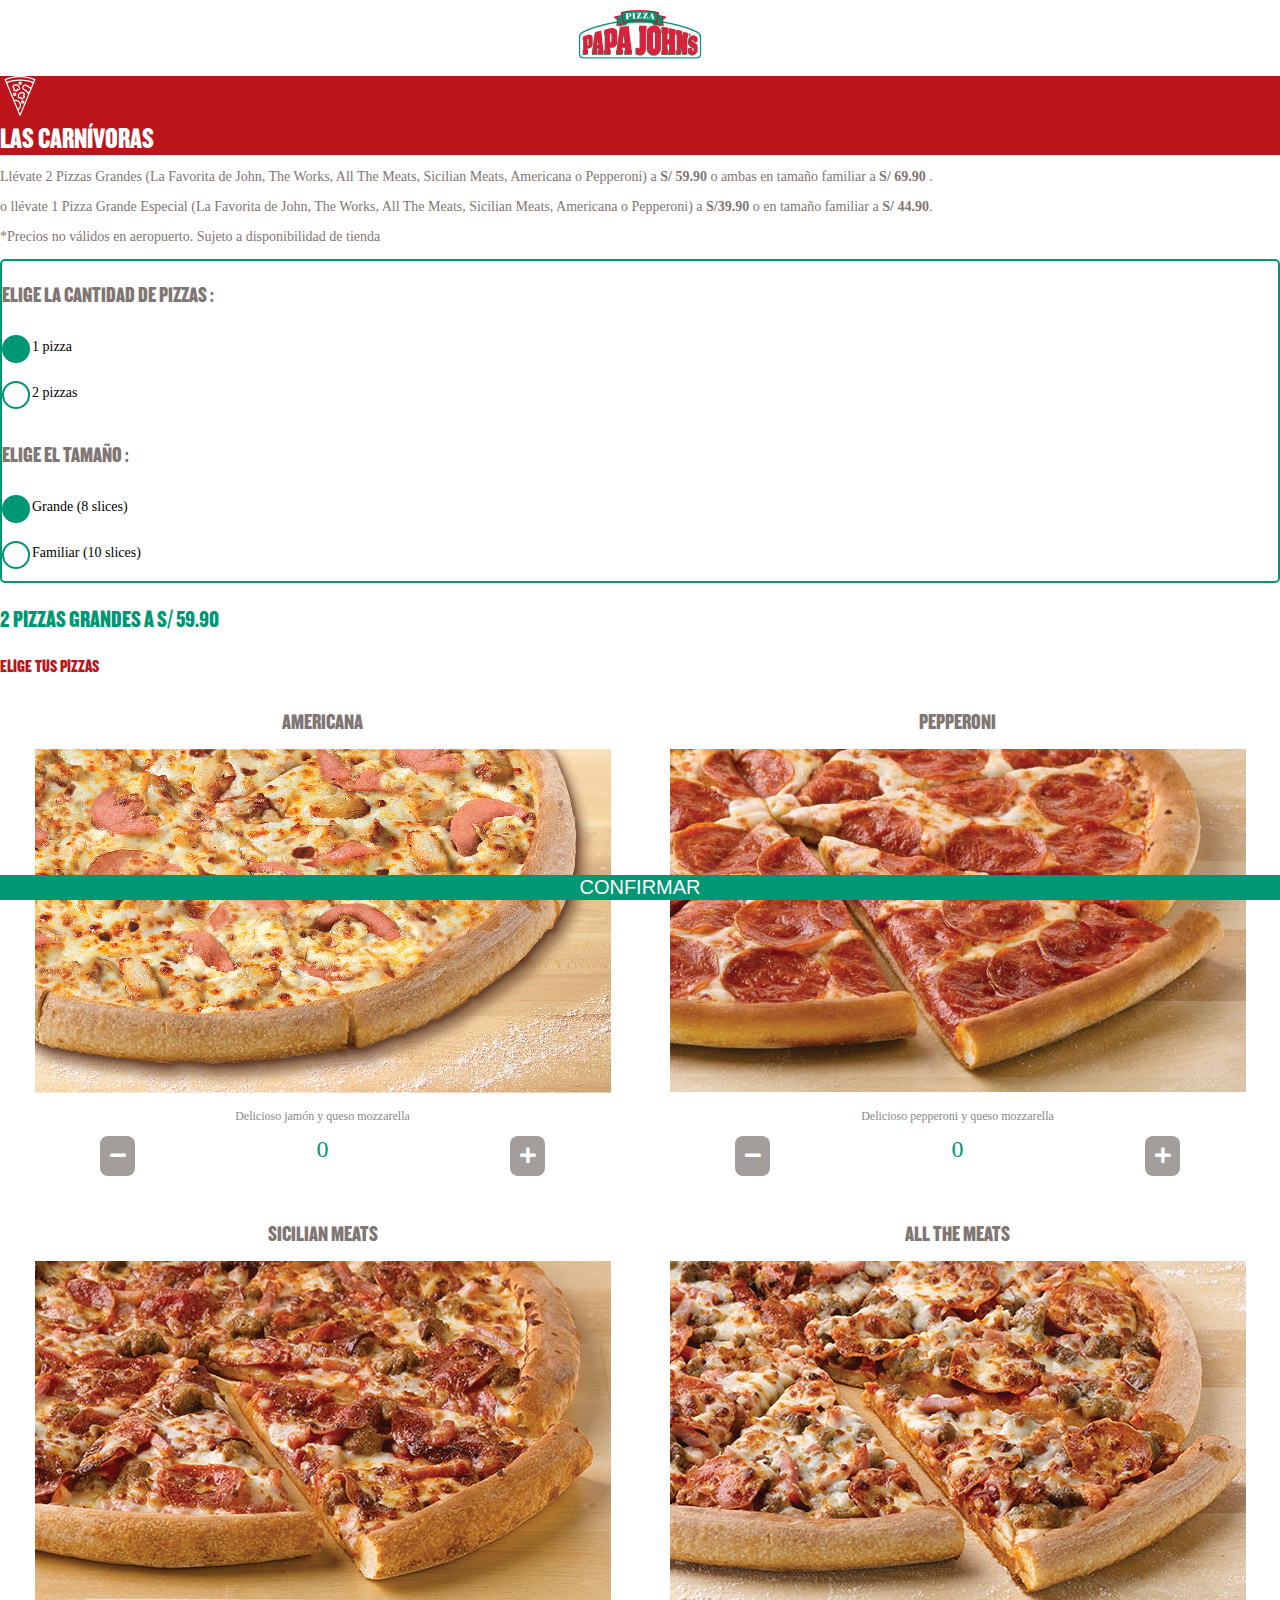
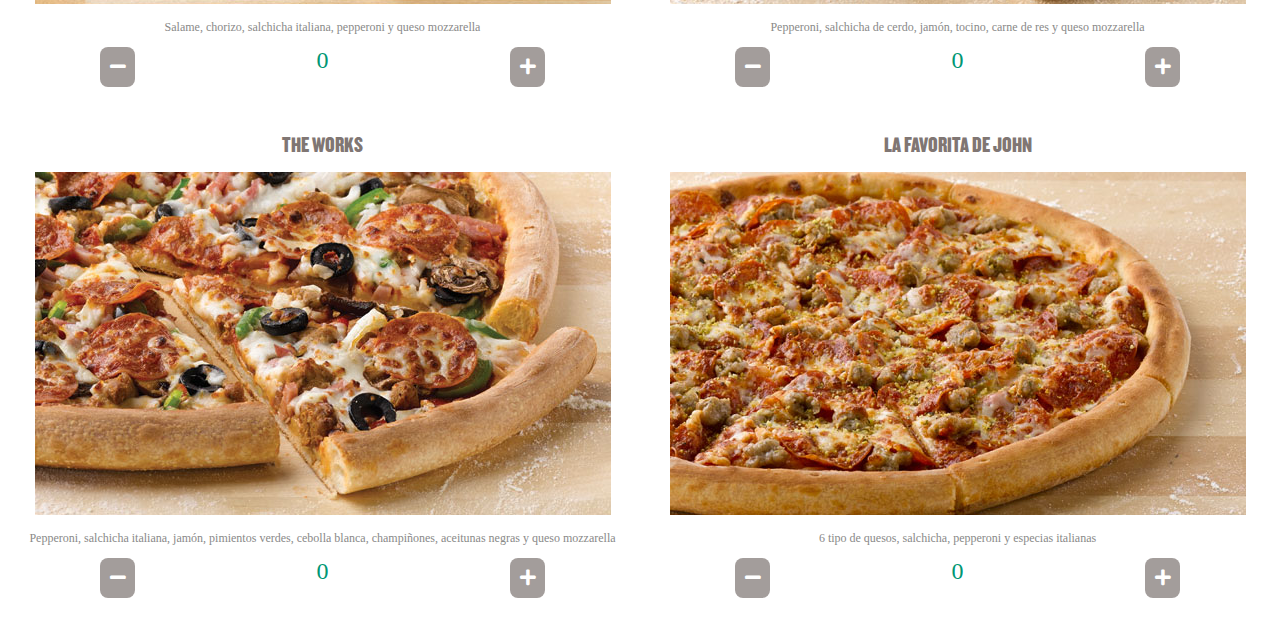
==== commit 96d6a3c7: "add carnivoras 2 pizzas" ====
--- a/src/index.html
+++ b/src/index.html
@@ -8,7 +8,7 @@
     <link rel="stylesheet" href="https://stackpath.bootstrapcdn.com/bootstrap/4.1.3/css/bootstrap.min.css" integrity="sha384-MCw98/SFnGE8fJT3GXwEOngsV7Zt27NXFoaoApmYm81iuXoPkFOJwJ8ERdknLPMO" crossorigin="anonymous">
     <link rel="stylesheet" href="assets/icons/fontawesome/css/all.min.css">
     <link rel="stylesheet" href="css/main.css">
-    <title> Las Carnívoras</title>
+    <title>Amor a primer mordisco</title>
 </head>
 
 <body>
@@ -78,110 +78,120 @@
 
         <div class=" container pizza">
             <div class="text-center mt-3">
-                <p class="mb-0 title-promo-select font--title">1 pizza grande a S/ 39.90</p>
-            </div>
+                <p class="mb-0 title-promo-select font--title">2 pizzas grandes a S/ 59.90</p>
+            </div>
+
 
             <div class="text-center">
-                <p class="font--title title--select-two mb-0">Elige tu pizza</p>
+                <p class="font--title title--select-two mb-0">Elige tus pizzas</p>
             </div>
 
             <!-- Pizzas Grandes -->
-            <div class="container pt-3">
-
-                <form id=radiotipo4 class=" text-center">
-                    <input type="radio" name="tipo" value="Americana" id="rbamericana" class="text-right" />
-                    <label class="pizza-box-radio" for="rbamericana">
-            <div class="row pizza__border--desactive border-preview p-1" id="border-1-americana">
-              <div class="col-6 m-auto pl-2 pt-2 pb-2 pr-0">
-                <img class="img-fluid" src="assets/images/pizzas/americana.png">
+            <div class="container  pb-3">
+
+                <div class="row container-pizza pizza-two">
+                    <div class="pizza-item">
+                        <div>
+                            <div class="title">
+                                <p class="mb-0 pizza__name text-center">Americana</p>
+                            </div>
+                        </div>
+                        <div><img class="img-fluid" src="assets/images/pizzas/Americana.png"></div>
+                        <div>
+                            <p class="pizza--font text-center mb-2 mt-2">Delicioso jamón y queso mozzarella</p>
+                        </div>
+                        <div class="botones">
+                            <div><button class="decrement pizza__button" "> <i class=" fas fa-minus "></i></button></div>
+                  <div class="text-center pizza__number-span ">0</div>
+                  <div><button class="increment pizza__button "><i class="fas fa-plus "></i></button></div>
+                </div>
               </div>
-              <div class="col-6 m-auto">
-                <p class="mb-0 pizza__name text-center">Americana </p>
-                <p class="pizza__name--font text-center mb-0">Delicioso jamón y abundante queso mozzarella</p>
-
-              </div>
-
-            </div>
-          </label>
-                    <input type="radio" name="tipo" value="Pepperoni" id="rbpepperoni" class="text-right" />
-                    <label class="pizza-box-radio" for="rbpepperoni">
-            <div class="row pizza__border--desactive border-preview p-1 " id="border-1-pepperoni">
-              <div class="col-6 m-auto pl-2 pt-2 pb-2 pr-0">
-                <img class="img-fluid" src="assets/images/pizzas/pepperoni.jpg">
-              </div>
-              <div class="col-6 m-auto">
-                <p class="mb-0 pizza__name text-center">Pepperoni</p>
-                <p class="pizza__name--font text-center mb-0">Delicioso Pepperoni y queso mozzarella</p>
-
-
-              </div>
-
-            </div>
-          </label>
-
-
-
-
-                    <input type="radio" name="tipo" value="The Works" id="rbtheworks" class="text-right" />
-                    <label class="pizza-box-radio" for="rbtheworks">
-            <div class="row pizza__border--desactive border-preview p-1 mb-2" id="border-1-theworks">
-              <div class="col-6 m-auto pl-2 pt-2 pb-2 pr-0">
-                <img class="img-fluid" src="assets/images/pizzas/the-works.jpg">
-              </div>
-              <div class="col-6 m-auto">
-                <p class="mb-0 pizza__name text-center">The Works</p>
-                <p class="pizza__name--font text-center mb-0">Pepperoni, salchicha italiana, jamón, pimientos, cebolla,
-                  champiñones,
-                  aceitunas y queso mozzarella</p>
-
-
-              </div>
-            </div>
-          </label>
-                    <input type="radio" name="tipo" value="favorite" id="rbfavorite" class="text-right" />
-                    <label class="pizza-box-radio" for="rbfavorite">
-            <div class="row pizza__border--desactive border-preview p-1 mb-2" id="border-1-favorite">
-              <div class="col-6 m-auto pl-2 pt-2 pb-2 pr-0">
-                <img class="img-fluid" src="assets/images/pizzas/la-favorita-john.jpg">
-              </div>
-              <div class="col-6 m-auto">
-                <p class="mb-0 pizza__name text-center">La Favorita de John</p>
-                <p class="pizza__name--font text-center mb-0">6 tipo de quesos,  salchicha, pepperoni y especias italianas</p>
-
-
-              </div>
-            </div>
-          </label>
-                    <input type="radio" name="tipo" value="sicilian" id="rbsicilian" class="text-right" />
-                    <label class="pizza-box-radio" for="rbsicilian">
-  <div class="row pizza__border--desactive border-preview p-1 mb-2" id="border-1-sicilian">
-    <div class="col-6 m-auto pl-2 pt-2 pb-2 pr-0">
-      <img class="img-fluid" src="assets/images/pizzas/sicilian-meats.jpg">
-    </div>
-    <div class="col-6 m-auto">
-      <p class="mb-0 pizza__name text-center">Sicilian Meats</p>
-      <p class="pizza__name--font text-center mb-0">Salame, chorizo, salchicha italiana, pepperoni y queso mozzarella</p>
-
-
-    </div>
-  </div>
-</label>
-
-                    <input type="radio" name="tipo" value="allmeats" id="rballmeats" class="text-right" />
-                    <label class="pizza-box-radio" for="rballmeats">
-  <div class="row pizza__border--desactive border-preview p-1 mb-2" id="border-1-allmeats">
-    <div class="col-6 m-auto pl-2 pt-2 pb-2 pr-0">
-      <img class="img-fluid" src="assets/images/pizzas/all-the-meats.jpg">
-    </div>
-    <div class="col-6 m-auto">
-      <p class="mb-0 pizza__name text-center">All the Meats</p>
-      <p class="pizza__name--font text-center mb-0">Pepperoni, salchicha de cerdo, jamón, tocino, carne de res y queso mozzarella</p>
-
-
-    </div>
-  </div>
-</label>
-                </form>
+              <div class="pizza-item ">
+                <div>
+                  <div class="title ">
+                    <p class="mb-0 pizza__name text-center ">Pepperoni</p>
+                  </div>
+                </div>
+                <div><img class="img-fluid " src="assets/images/pizzas/pepperoni.jpg "></div>
+                <div>
+                  <p class="pizza--font text-center mb-2 mt-2 ">Delicioso pepperoni y queso mozzarella</p>
+                </div>
+                <div class="botones ">
+                  <div><button class="decrement pizza__button " "> <i class=" fas fa-minus"></i></button>
+                            </div>
+                            <div class="text-center pizza__number-span">0</div>
+                            <div><button class="increment pizza__button"><i class="fas fa-plus"></i></button></div>
+                        </div>
+                    </div>
+                    <div class="pizza-item">
+                        <div>
+                            <div class="title">
+                                <p class="mb-0 pizza__name text-center">Sicilian Meats</p>
+                            </div>
+                        </div>
+                        <div><img class="img-fluid" src="assets/images/pizzas/sicilian-meats.jpg"></div>
+                        <div>
+                            <p class="pizza--font text-center mb-2 mt-2">Salame, chorizo, salchicha italiana, pepperoni y queso mozzarella</p>
+                        </div>
+                        <div class="botones">
+                            <div><button class="decrement pizza__button" "> <i class=" fas fa-minus "></i></button></div>
+                      <div class="text-center pizza__number-span ">0</div>
+                      <div><button class="increment pizza__button "><i class="fas fa-plus "></i></button></div>
+                    </div>
+                  </div>
+                  <div class="pizza-item ">
+                        <div>
+                          <div class="title ">
+                            <p class="mb-0 pizza__name text-center ">All the Meats
+                            </p>
+                          </div>
+                        </div>
+                        <div><img class="img-fluid " src="assets/images/pizzas/all-the-meats.jpg "></div>
+                        <div>
+                          <p class="pizza--font text-center mb-2 mt-2 ">Pepperoni, salchicha de cerdo, jamón, tocino, carne de res y queso mozzarella</p>
+                        </div>
+                        <div class="botones ">
+                          <div><button class="decrement pizza__button " "> <i class=" fas fa-minus"></i></button>
+                            </div>
+                            <div class="text-center pizza__number-span">0</div>
+                            <div><button class="increment pizza__button"><i class="fas fa-plus"></i></button></div>
+                        </div>
+                    </div>
+                    <div class="pizza-item">
+                        <div>
+                            <div class="title">
+                                <p class="mb-0 pizza__name text-center">THE WORKS</p>
+                            </div>
+                        </div>
+                        <div><img class="img-fluid" src="assets/images/pizzas/the-works.jpg"></div>
+                        <div>
+                            <p class="pizza--font text-center mb-2 mt-2">Pepperoni, salchicha italiana, jamón, pimientos verdes, cebolla blanca, champiñones, aceitunas negras y queso mozzarella</p>
+                        </div>
+                        <div class="botones">
+                            <div><button class="decrement pizza__button" "> <i class=" fas fa-minus "></i></button></div>
+                            <div class="text-center pizza__number-span ">0</div>
+                            <div><button class="increment pizza__button "><i class="fas fa-plus "></i></button></div>
+                          </div>
+                        </div>
+                        <div class="pizza-item ">
+                            <div>
+                              <div class="title ">
+                                <p class="mb-0 pizza__name text-center ">La favorita de John</p>
+                              </div>
+                            </div>
+                            <div><img class="img-fluid " src="assets/images/pizzas/la-favorita-john.jpg "></div>
+                            <div>
+                              <p class="pizza--font text-center mb-2 mt-2 ">6 tipo de quesos,  salchicha, pepperoni y especias italianas</p>
+                            </div>
+                            <div class="botones ">
+                              <div><button class="decrement pizza__button " "> <i class=" fas fa-minus"></i></button>
+                            </div>
+                            <div class="text-center pizza__number-span">0</div>
+                            <div><button class="increment pizza__button"><i class="fas fa-plus"></i></button></div>
+                        </div>
+                    </div>
+
+                </div>
             </div>
 
         </div>
